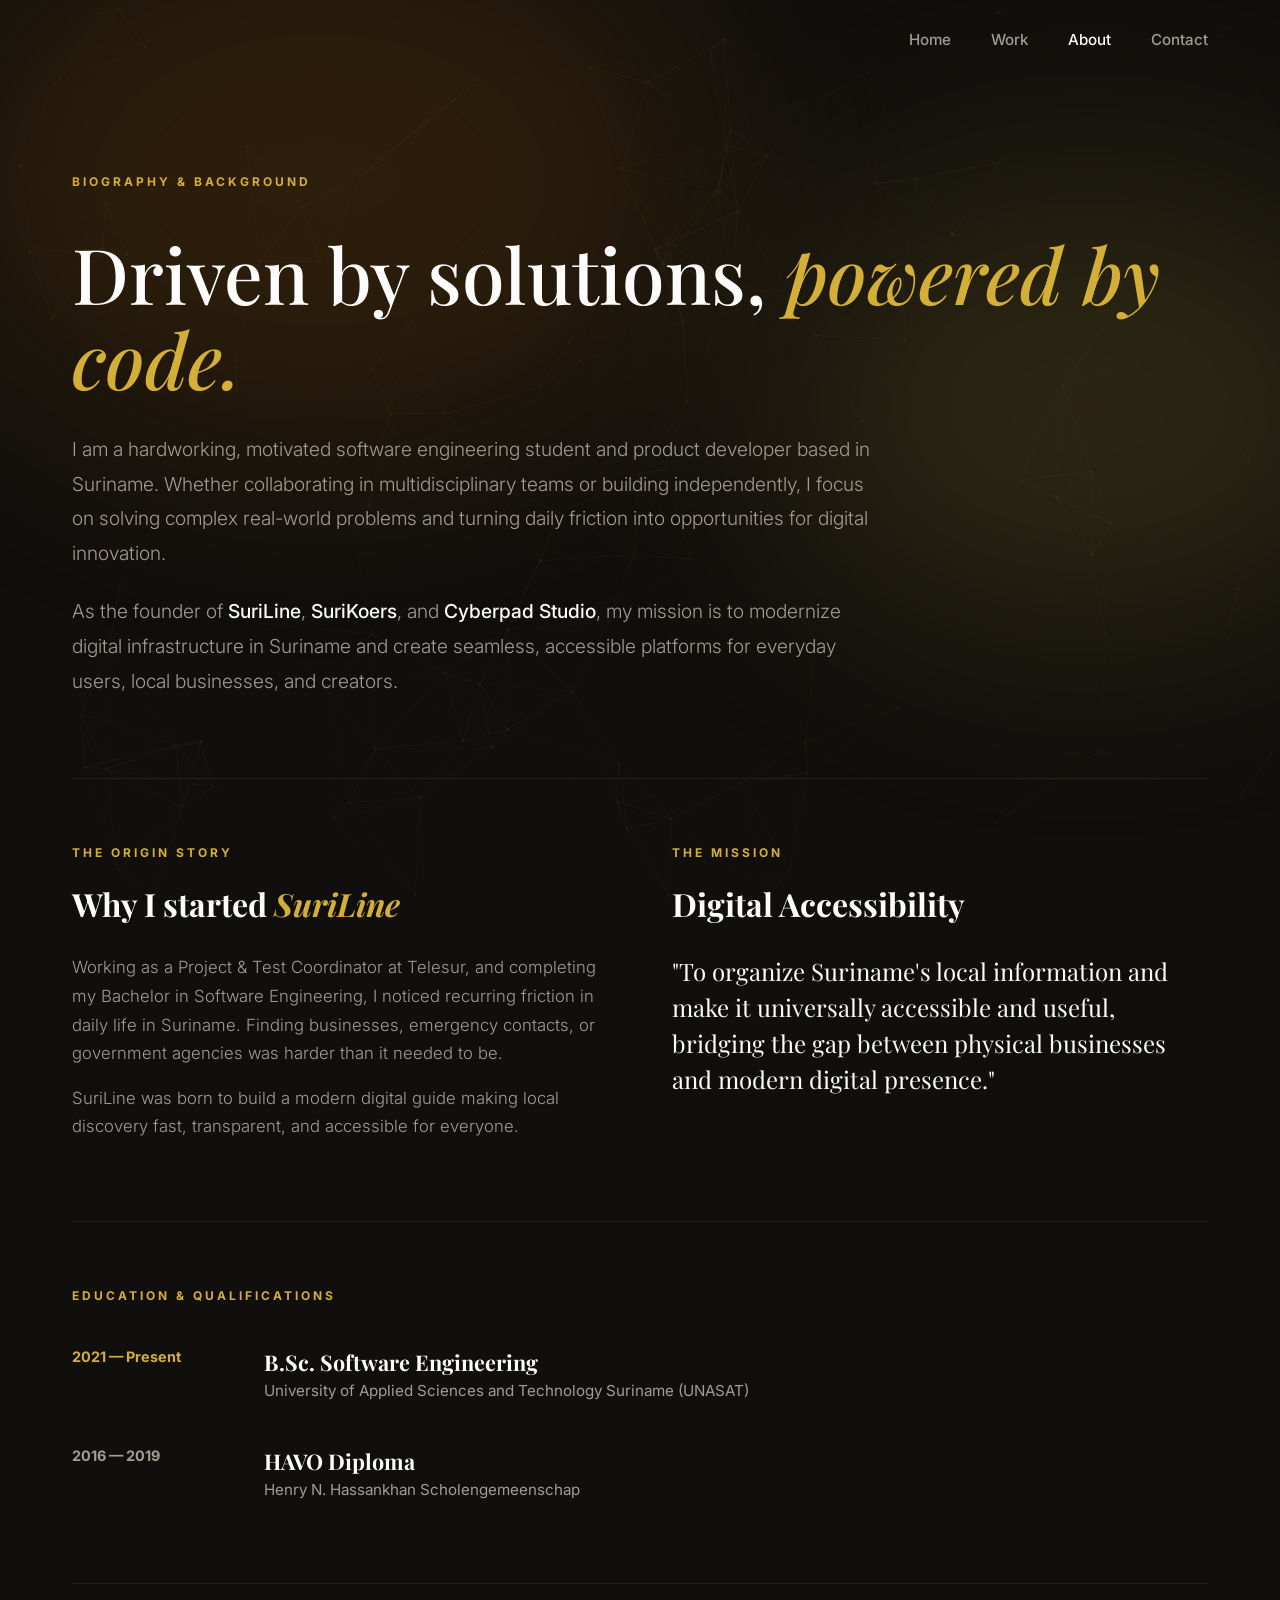
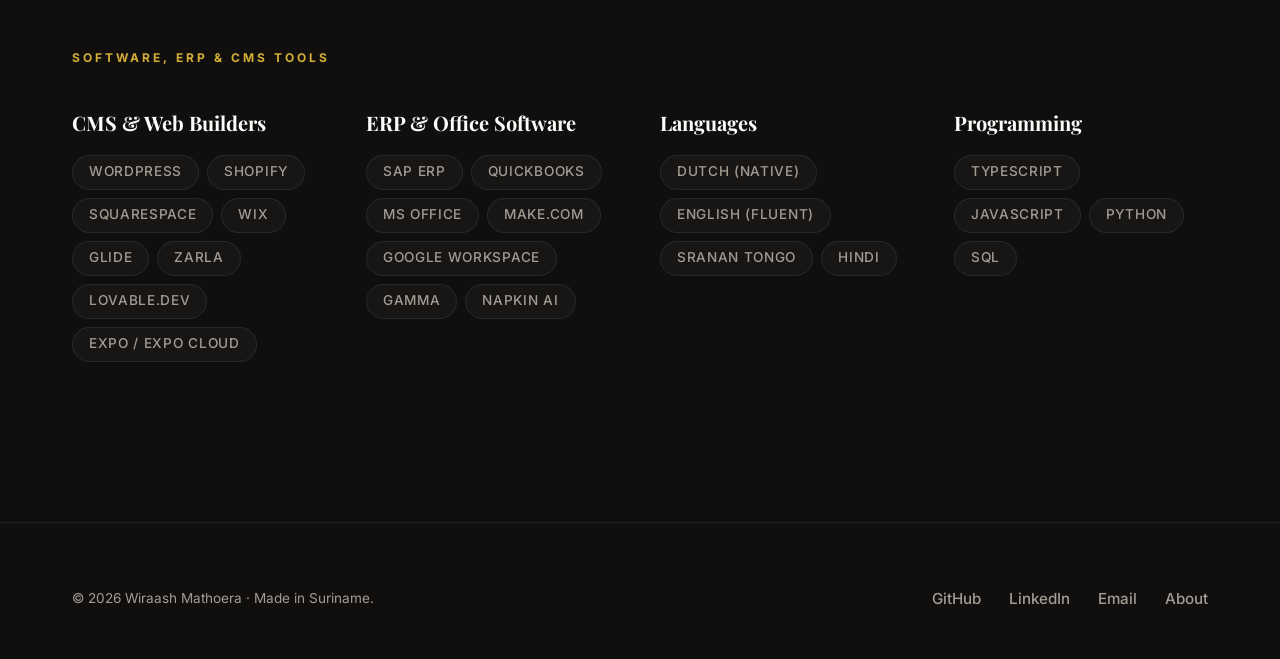
==== about.html @ e2b04f73 "Fix lint error 10: remove internal style tags and implement clean no-js stylesheet fallback" ====
<!DOCTYPE html>
<html lang="en" class="no-js">
<head>
    <meta charset="UTF-8">
    <meta name="viewport" content="width=device-width, initial-scale=1.0">
    <title>About | Wiraash Mathoera</title>
    <link rel="stylesheet" href="./css/main.css">
    <link rel="stylesheet" href="./css/about.css">
</head>
<body data-theme="dark">
    <!-- Live Background -->
    <canvas id="bg-canvas" style="position: fixed; top: 0; left: 0; width: 100vw; height: 100vh; z-index: -3; pointer-events: none; opacity: 0.15;"></canvas>

    <!-- Ambient Glowing Orbs -->
    <div class="ambient-container">
        <div class="ambient-orb orb-1"></div>
        <div class="ambient-orb orb-2"></div>
    </div>

    <!-- Header & Navigation -->
    <header class="navbar">
        <div class="container nav-container" style="justify-content: flex-end;">
            <button class="mobile-menu-btn" id="mobile-menu-btn" aria-label="Toggle Navigation">
                <svg xmlns="http://www.w3.org/2000/svg" width="24" height="24" viewBox="0 0 24 24" fill="none" stroke="currentColor" stroke-width="2" stroke-linecap="round" stroke-linejoin="round"><line x1="4" x2="20" y1="12" y2="12"/><line x1="4" x2="20" y1="6" y2="6"/><line x1="4" x2="20" y1="18" y2="18"/></svg>
            </button>
            <ul class="nav-links" id="nav-links">
                <li><a href="./index.html" class="nav-link">Home</a></li>
                <li><a href="./work.html" class="nav-link">Work</a></li>
                <li><a href="./about.html" class="nav-link active">About</a></li>
                <li><a href="./contact.html" class="nav-link">Contact</a></li>
            </ul>
        </div>
    </header>

    <main class="container">
        <!-- Profile Header -->
        <section style="padding-top: 2rem; margin-bottom: 5rem;">
            <span class="section-label">Biography &amp; Background</span>
            <h1 class="font-serif" style="font-size: clamp(3rem, 6vw, 5rem); font-weight: 500; line-height: 1.1; color: var(--text-primary); margin-bottom: 2rem;">
                Driven by solutions, <span class="italic text-accent">powered by code.</span>
            </h1>
            
            <div style="color: var(--text-secondary); font-size: 1.2rem; font-weight: 300; line-height: 1.8; max-width: 800px; display: flex; flex-direction: column; gap: 1.5rem;">
                <p>
                    I am a hardworking, motivated software engineering student and product developer based in Suriname. Whether collaborating in multidisciplinary teams or building independently, I focus on solving complex real-world problems and turning daily friction into opportunities for digital innovation.
                </p>
                <p>
                    As the founder of <strong style="color: var(--text-primary); font-weight: 500;">SuriLine</strong>, <strong style="color: var(--text-primary); font-weight: 500;">SuriKoers</strong>, and <strong style="color: var(--text-primary); font-weight: 500;">Cyberpad Studio</strong>, my mission is to modernize digital infrastructure in Suriname and create seamless, accessible platforms for everyday users, local businesses, and creators.
                </p>
            </div>
        </section>

        <!-- The Origin Story & Mission -->
        <section class="section-divider">
            <div style="display: grid; grid-template-columns: repeat(auto-fit, minmax(300px, 1fr)); gap: 4rem;">
                <div>
                    <span class="section-label" style="margin-bottom: 1rem;">The Origin Story</span>
                    <h2 class="font-serif" style="font-size: 2rem; color: var(--text-primary); margin-bottom: 1.5rem;">Why I started <span class="italic text-accent">SuriLine</span></h2>
                    <p style="font-size: 1.05rem; color: var(--text-secondary); font-weight: 300; line-height: 1.7; margin-bottom: 1rem;">
                        Working as a Project &amp; Test Coordinator at Telesur, and completing my Bachelor in Software Engineering, I noticed recurring friction in daily life in Suriname. Finding businesses, emergency contacts, or government agencies was harder than it needed to be.
                    </p>
                    <p style="font-size: 1.05rem; color: var(--text-secondary); font-weight: 300; line-height: 1.7;">
                        SuriLine was born to build a modern digital guide making local discovery fast, transparent, and accessible for everyone.
                    </p>
                </div>

                <div>
                    <span class="section-label" style="margin-bottom: 1rem;">The Mission</span>
                    <h2 class="font-serif" style="font-size: 2rem; color: var(--text-primary); margin-bottom: 1.5rem;">Digital Accessibility</h2>
                    <p class="font-serif" style="font-size: 1.5rem; line-height: 1.5; color: var(--text-primary);">
                        "To organize Suriname's local information and make it universally accessible and useful, bridging the gap between physical businesses and modern digital presence."
                    </p>
                </div>
            </div>
        </section>

        <!-- Education Section -->
        <section class="section-divider">
            <span class="section-label">Education &amp; Qualifications</span>
            
            <div style="display: flex; flex-direction: column; gap: 2.5rem; max-width: 800px;">
                <div style="display: grid; grid-template-columns: 160px 1fr; gap: 2rem;">
                    <div style="font-size: 0.9rem; color: var(--accent-gold); font-weight: 700;">2021 &mdash; Present</div>
                    <div>
                        <h3 class="font-serif" style="font-size: 1.35rem; color: var(--text-primary);">B.Sc. Software Engineering</h3>
                        <p style="font-size: 0.95rem; color: var(--text-secondary);">University of Applied Sciences and Technology Suriname (UNASAT)</p>
                    </div>
                </div>

                <div style="display: grid; grid-template-columns: 160px 1fr; gap: 2rem;">
                    <div style="font-size: 0.9rem; color: var(--text-secondary); font-weight: 700;">2016 &mdash; 2019</div>
                    <div>
                        <h3 class="font-serif" style="font-size: 1.35rem; color: var(--text-primary);">HAVO Diploma</h3>
                        <p style="font-size: 0.95rem; color: var(--text-secondary);">Henry N. Hassankhan Scholengemeenschap</p>
                    </div>
                </div>
            </div>
        </section>

        <!-- Technical Skills & Systems -->
        <section class="section-divider">
            <span class="section-label">Software, ERP &amp; CMS Tools</span>
            
            <div style="display: grid; grid-template-columns: repeat(auto-fit, minmax(240px, 1fr)); gap: 2.5rem;">
                <div>
                    <h3 style="font-family: var(--font-serif); font-size: 1.25rem; color: var(--text-primary); margin-bottom: 1rem;">CMS &amp; Web Builders</h3>
                    <div style="display: flex; flex-wrap: wrap; gap: 0.5rem;">
                        <span class="tag">WordPress</span>
                        <span class="tag">Shopify</span>
                        <span class="tag">Squarespace</span>
                        <span class="tag">Wix</span>
                        <span class="tag">Glide</span>
                        <span class="tag">Zarla</span>
                        <span class="tag">Lovable.dev</span>
                        <span class="tag">Expo / Expo Cloud</span>
                    </div>
                </div>

                <div>
                    <h3 style="font-family: var(--font-serif); font-size: 1.25rem; color: var(--text-primary); margin-bottom: 1rem;">ERP &amp; Office Software</h3>
                    <div style="display: flex; flex-wrap: wrap; gap: 0.5rem;">
                        <span class="tag">SAP ERP</span>
                        <span class="tag">QuickBooks</span>
                        <span class="tag">MS Office</span>
                        <span class="tag">Make.com</span>
                        <span class="tag">Google Workspace</span>
                        <span class="tag">Gamma</span>
                        <span class="tag">Napkin AI</span>
                    </div>
                </div>

                <div>
                    <h3 style="font-family: var(--font-serif); font-size: 1.25rem; color: var(--text-primary); margin-bottom: 1rem;">Languages</h3>
                    <div style="display: flex; flex-wrap: wrap; gap: 0.5rem;">
                        <span class="tag">Dutch (Native)</span>
                        <span class="tag">English (Fluent)</span>
                        <span class="tag">Sranan Tongo</span>
                        <span class="tag">Hindi</span>
                    </div>
                </div>

                <div>
                    <h3 style="font-family: var(--font-serif); font-size: 1.25rem; color: var(--text-primary); margin-bottom: 1rem;">Programming</h3>
                    <div style="display: flex; flex-wrap: wrap; gap: 0.5rem;">
                        <span class="tag">TypeScript</span>
                        <span class="tag">JavaScript</span>
                        <span class="tag">Python</span>
                        <span class="tag">SQL</span>
                    </div>
                </div>
            </div>
        </section>
    </main>

    <!-- Footer -->
    <footer>
        <div class="container footer-content">
            <div>
                <p style="font-size: 0.85rem; color: var(--text-secondary);">&copy; 2026 Wiraash Mathoera &middot; Made in Suriname.</p>
            </div>

            <div class="footer-social">
                <a href="https://github.com/wiraash-mathoera?tab=repositories" target="_blank" rel="noopener noreferrer">GitHub</a>
                <a href="https://www.linkedin.com/in/wiraash-mathoera-642bb9243/" target="_blank" rel="noopener noreferrer">LinkedIn</a>
                <a href="mailto:w.mathoera@unasat.sr">Email</a>
                <a href="./about.html">About</a>
            </div>
        </div>
    </footer>
    
    <script src="./js/background.js"></script>
    <script src="./js/main.js"></script>
</body>
</html>
---- css/main.css ----
@import url('https://fonts.googleapis.com/css2?family=Inter:wght@300;400;500;600;700&family=Playfair+Display:ital,wght@0,400;0,500;0,600;0,700;1,400;1,500;1,600;1,700&display=swap');

:root {
  /* Dark Mode Variables - Paul Bakaus Aesthetic */
  --bg-color: #100f0d;
  --card-bg: rgba(255, 255, 255, 0.03);
  --card-border: rgba(255, 255, 255, 0.08);
  --text-primary: #fdfcfb;
  --text-secondary: #a39c93;
  --accent-gold: #d4af37;
  --accent-amber: #d97706;
  --border-color: rgba(255, 255, 255, 0.08);
  --nav-bg: rgba(16, 15, 13, 0.85);
  
  --font-sans: 'Inter', -apple-system, BlinkMacSystemFont, 'Segoe UI', Roboto, Helvetica, Arial, sans-serif;
  --font-serif: 'Playfair Display', Georgia, serif;
}

* {
  margin: 0;
  padding: 0;
  box-sizing: border-box;
}

html {
  background-color: var(--bg-color);
  color: var(--text-primary);
  scroll-behavior: smooth;
}

body {
  font-family: var(--font-sans);
  background-color: transparent;
  color: var(--text-primary);
  line-height: 1.6;
  -webkit-font-smoothing: antialiased;
  -moz-osx-font-smoothing: grayscale;
  overflow-x: hidden;
}

main {
  opacity: 0;
  transition: opacity 0.3s ease-in-out;
}

/* Fallback when JS is disabled */
.no-js main {
  opacity: 1 !important;
}

main.fade-in {
  opacity: 1;
}

main.fade-out {
  opacity: 0;
}

/* Native View Transitions (Chrome / Edge) */
@view-transition {
  navigation: auto;
}

.navbar {
  view-transition-name: main-navbar;
}

#bg-canvas {
  view-transition-name: bg-canvas;
}

.ambient-container {
  view-transition-name: ambient-container;
}

/* Typography Utilities */
.font-serif { font-family: var(--font-serif); }
.font-sans { font-family: var(--font-sans); }
.italic { font-style: italic; }
.text-accent { color: var(--accent-gold); }
.text-secondary { color: var(--text-secondary); }

/* Ambient Background Orbs */
.ambient-container {
  position: absolute;
  top: 0;
  left: 0;
  width: 100%;
  height: 100%;
  overflow: hidden;
  z-index: -2;
  pointer-events: none;
}
.ambient-orb {
  position: absolute;
  border-radius: 50%;
  filter: blur(120px);
  opacity: 0.15;
}
.orb-1 {
  top: -10%;
  left: -5%;
  width: 60%;
  height: 60%;
  background-color: var(--accent-amber);
}
.orb-2 {
  top: 20%;
  right: -10%;
  width: 50%;
  height: 50%;
  background-color: var(--accent-gold);
}

/* Layout Container */
.container {
  max-width: 1200px;
  margin: 0 auto;
  padding-left: 2rem;
  padding-right: 2rem;
  position: relative;
  z-index: 1;
}

/* Header & Navigation */
.navbar {
  position: fixed;
  top: 0;
  width: 100%;
  background-color: transparent;
  backdrop-filter: none;
  -webkit-backdrop-filter: none;
  border-bottom: 1px solid transparent;
  z-index: 100;
  transition: background-color 0.3s ease, border-color 0.3s ease, backdrop-filter 0.3s ease;
}

.navbar.scrolled {
  background-color: var(--bg-color);
  backdrop-filter: none;
  -webkit-backdrop-filter: none;
  border-bottom-color: var(--border-color);
}

.nav-container {
  display: flex;
  justify-content: space-between;
  align-items: center;
  height: 80px;
}

.nav-logo {
  font-family: var(--font-serif);
  font-size: 1.35rem;
  font-weight: 700;
  color: var(--text-primary);
  text-decoration: none;
  letter-spacing: -0.01em;
}

.nav-links {
  display: flex;
  list-style: none;
  gap: 2.5rem;
  align-items: center;
}

.nav-link {
  color: var(--text-secondary);
  text-decoration: none;
  font-weight: 500;
  font-size: 0.95rem;
  transition: color 0.2s ease;
}

.nav-link:hover, .nav-link.active {
  color: var(--text-primary);
}

.mobile-menu-btn {
  display: none;
  background: none;
  border: none;
  color: var(--text-primary);
  font-size: 1.5rem;
  cursor: pointer;
}

/* Main Content Padding */
main.container {
  min-height: calc(100vh - 160px);
  padding-top: 140px;
  padding-bottom: 80px;
}

/* Section Labels (Paul Bakaus Style) */
.section-label {
  display: block;
  font-size: 0.75rem;
  font-weight: 700;
  text-transform: uppercase;
  letter-spacing: 0.25em;
  color: var(--accent-gold);
  margin-bottom: 2.5rem;
}

/* Bento Grid (Currently Building Section) */
.bento-grid {
  display: grid;
  grid-template-columns: repeat(2, 1fr);
  gap: 1.5rem;
  margin-bottom: 5rem;
}

.bento-item {
  background: var(--card-bg);
  border: 1px solid var(--card-border);
  border-radius: 12px;
  padding: 2rem;
  transition: all 0.3s ease;
  display: flex;
  flex-direction: column;
  justify-content: space-between;
}

.bento-item:hover {
  border-color: rgba(212, 175, 55, 0.4);
  transform: translateY(-2px);
}

.bento-title {
  font-family: var(--font-serif);
  font-size: 1.75rem;
  color: var(--text-primary);
  margin-bottom: 1rem;
  display: flex;
  align-items: center;
  gap: 0.75rem;
}

.bento-title a {
  color: var(--text-primary);
  text-decoration: none;
}
.bento-title a:hover {
  color: var(--accent-gold);
}

.bento-desc {
  font-size: 1rem;
  color: var(--text-secondary);
  font-weight: 300;
  line-height: 1.6;
  margin-bottom: 1.5rem;
}

.bento-meta {
  display: flex;
  align-items: center;
  gap: 0.75rem;
  font-size: 0.85rem;
  color: var(--text-secondary);
}

.bento-meta a {
  color: var(--accent-gold);
  text-decoration: none;
  font-weight: 500;
}
.bento-meta a:hover {
  text-decoration: underline;
}

/* Timeline (Career Section) */
.timeline-wrap {
  margin-bottom: 5rem;
}

.timeline {
  display: flex;
  flex-direction: column;
  gap: 2rem;
  position: relative;
  border-left: 1px solid var(--card-border);
  padding-left: 2rem;
  margin-left: 0.5rem;
}

.timeline-item {
  position: relative;
}

.timeline-item::before {
  content: '';
  position: absolute;
  left: -2.35rem;
  top: 0.4rem;
  width: 8px;
  height: 8px;
  border-radius: 50%;
  background: var(--text-secondary);
}

.timeline-item.is-current::before {
  background: var(--accent-gold);
  box-shadow: 0 0 10px var(--accent-gold);
}

.timeline-year {
  display: block;
  font-size: 0.85rem;
  font-weight: 700;
  color: var(--accent-gold);
  text-transform: uppercase;
  letter-spacing: 0.1em;
  margin-bottom: 0.25rem;
}

.timeline-role {
  font-family: var(--font-serif);
  font-size: 1.4rem;
  color: var(--text-primary);
  margin-bottom: 0.35rem;
}

.timeline-desc {
  font-size: 0.95rem;
  color: var(--text-secondary);
  font-weight: 300;
  line-height: 1.6;
}

/* UI Elements & Buttons */
.tag {
  display: inline-block;
  padding: 0.35rem 1rem;
  border: 1px solid var(--border-color);
  border-radius: 100px;
  font-size: 0.85rem;
  font-weight: 500;
  color: var(--text-secondary);
  background: rgba(255,255,255,0.03);
  letter-spacing: 0.05em;
  text-transform: uppercase;
}

.btn {
  display: inline-flex;
  align-items: center;
  gap: 0.5rem;
  padding: 0.9rem 1.75rem;
  font-weight: 500;
  text-decoration: none;
  border-radius: 6px;
  transition: all 0.3s ease;
  font-size: 1rem;
}

.btn-primary {
  background: var(--text-primary);
  color: var(--bg-color);
}
.btn-primary:hover {
  background: var(--accent-gold);
  color: var(--bg-color);
}

.btn-outline {
  border: 1px solid var(--border-color);
  color: var(--text-primary);
}
.btn-outline:hover {
  border-color: var(--accent-gold);
  color: var(--accent-gold);
}

/* Section Dividers */
.section-divider {
  margin: 5rem 0;
  border-top: 1px solid var(--border-color);
  padding-top: 4rem;
}

/* Footer */
footer {
  border-top: 1px solid var(--border-color);
  padding: 4rem 0 3rem 0;
  color: var(--text-secondary);
  font-size: 0.95rem;
}

.footer-content {
  display: flex;
  justify-content: space-between;
  align-items: center;
  flex-wrap: wrap;
  gap: 2rem;
}

.footer-social {
  display: flex;
  gap: 1.75rem;
  align-items: center;
}

.footer-social a {
  color: var(--text-secondary);
  text-decoration: none;
  font-weight: 500;
  transition: color 0.2s ease;
}

.footer-social a:hover {
  color: var(--accent-gold);
}

/* Responsive */
@media (max-width: 900px) {
  .bento-grid {
    grid-template-columns: 1fr;
  }
}

@media (max-width: 768px) {
  .mobile-menu-btn {
    display: block;
  }
  
  .nav-links {
    display: none;
    position: absolute;
    top: 80px;
    left: 0;
    width: 100%;
    background-color: var(--nav-bg);
    backdrop-filter: blur(16px);
    flex-direction: column;
    padding: 2rem;
    border-bottom: 1px solid var(--border-color);
  }
  
  .nav-links.active {
    display: flex;
  }
  
  .footer-content {
    flex-direction: column;
    align-items: flex-start;
  }
}

/* Hero Portrait Wrap & Ultra-Transparent Glass Design */
.hero-portrait-wrap {
  position: relative;
  width: 100%;
  max-width: 400px;
  margin: 0 auto;
  display: flex;
  justify-content: center;
  align-items: center;
}

.hero-portrait-card {
  position: relative;
  z-index: 1;
  width: 100%;
  background: rgba(255, 255, 255, 0.02);
  backdrop-filter: blur(16px);
  -webkit-backdrop-filter: blur(16px);
  border: 1px solid rgba(255, 255, 255, 0.08);
  border-radius: 24px;
  padding: 12px;
  box-shadow: 0 20px 50px rgba(0, 0, 0, 0.5);
  transition: all 0.4s ease;
}

.hero-portrait-card:hover {
  border-color: rgba(212, 175, 55, 0.35);
  transform: translateY(-4px);
  box-shadow: 0 30px 60px rgba(0, 0, 0, 0.6), 0 0 30px rgba(212, 175, 55, 0.15);
}

.hero-portrait-img-wrap {
  width: 100%;
  aspect-ratio: 4/5;
  border-radius: 16px;
  overflow: hidden;
  position: relative;
}

.hero-portrait-img {
  width: 100%;
  height: 100%;
  object-fit: cover;
  object-position: center top;
  filter: brightness(0.96) contrast(1.02);
  transition: transform 0.6s ease, filter 0.4s ease;
}

.hero-portrait-card:hover .hero-portrait-img {
  transform: scale(1.03);
  filter: brightness(1.02) contrast(1.04);
}
---- css/about.css ----
/* Timeline styles for education */
.timeline {
    position: relative;
    max-width: 800px;
    margin: 3rem 0;
}

.timeline::before {
    content: '';
    position: absolute;
    top: 0;
    left: 20px;
    height: 100%;
    width: 2px;
    background: var(--border-color);
}

.timeline-item {
    position: relative;
    padding-left: 60px;
    margin-bottom: 3rem;
}

.timeline-item::before {
    content: '';
    position: absolute;
    left: 11px;
    top: 5px;
    width: 20px;
    height: 20px;
    border-radius: 50%;
    background: var(--bg-color);
    border: 3px solid var(--accent-color);
    box-shadow: 0 0 0 4px var(--bg-color), 0 0 15px var(--accent-glow);
}

.timeline-date {
    font-size: 0.9rem;
    color: var(--accent-color);
    font-weight: 600;
    margin-bottom: 0.5rem;
    display: block;
}

.timeline-title {
    font-size: 1.3rem;
    margin-bottom: 0.5rem;
}

.timeline-subtitle {
    font-size: 1rem;
    color: var(--text-secondary);
    margin-bottom: 1rem;
    font-weight: 500;
}

.about-content {
    display: grid;
    grid-template-columns: 1fr;
    gap: 4rem;
}

@media (min-width: 992px) {
    .about-content {
        grid-template-columns: 1fr 1fr;
    }
}

.interests-grid {
    display: grid;
    grid-template-columns: repeat(auto-fit, minmax(150px, 1fr));
    gap: 1.5rem;
    margin-top: 2rem;
}

.interest-card {
    text-align: center;
    padding: 2rem 1rem;
}

.interest-icon {
    font-size: 2.5rem;
    margin-bottom: 1rem;
    color: var(--accent-color);
}
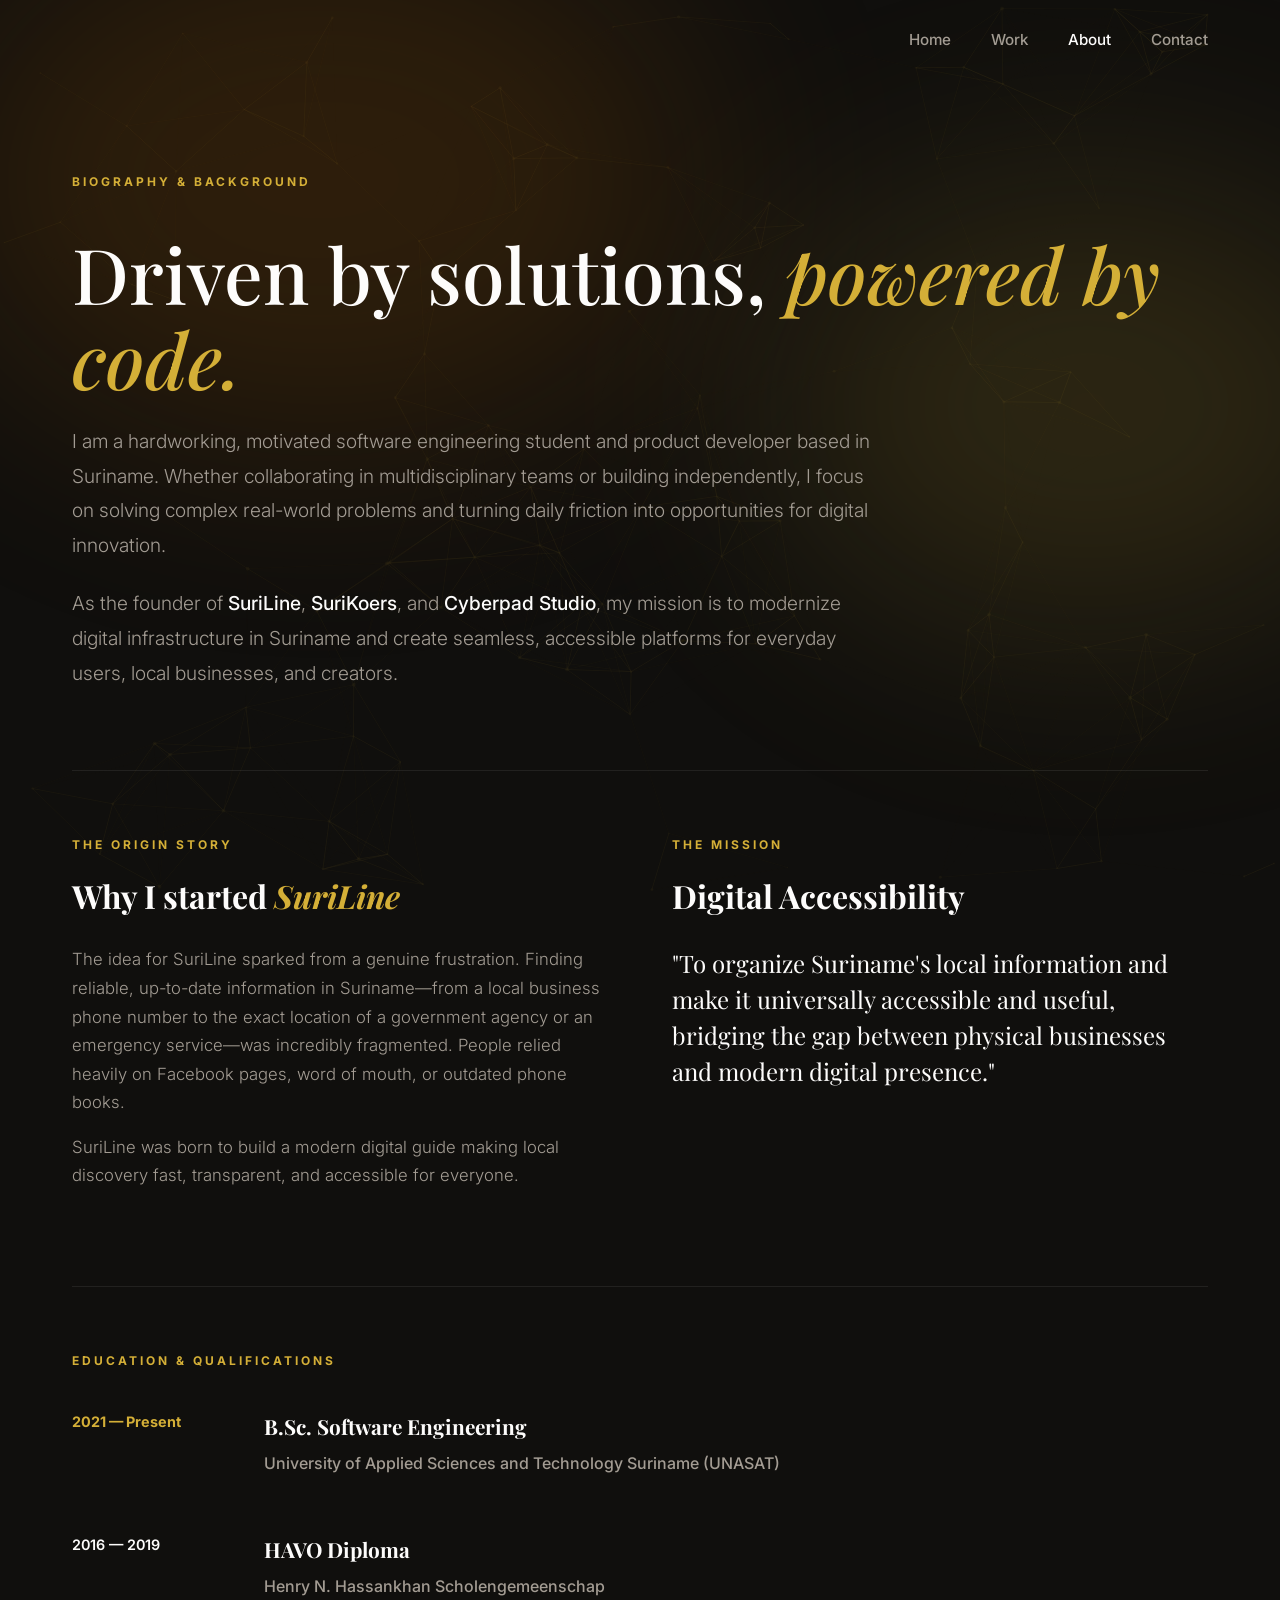
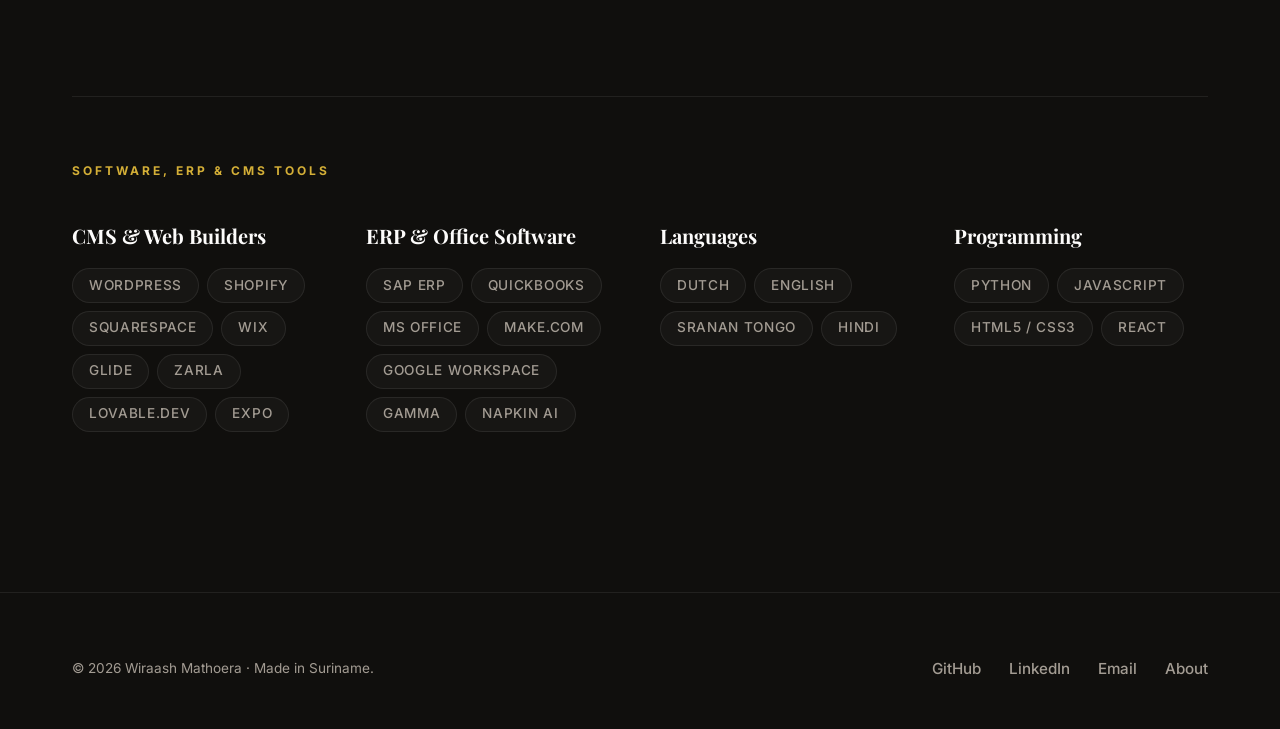
==== commit fbe7996d: "Refactor: Extract all inline styles to CSS classes" ====
--- a/about.html
+++ b/about.html
@@ -9,7 +9,7 @@
 </head>
 <body data-theme="dark">
     <!-- Live Background -->
-    <canvas id="bg-canvas" style="position: fixed; top: 0; left: 0; width: 100vw; height: 100vh; z-index: -3; pointer-events: none; opacity: 0.15;"></canvas>
+    <canvas id="bg-canvas"></canvas>
 
     <!-- Ambient Glowing Orbs -->
     <div class="ambient-container">
@@ -19,7 +19,7 @@
 
     <!-- Header & Navigation -->
     <header class="navbar">
-        <div class="container nav-container" style="justify-content: flex-end;">
+        <div class="container nav-container nav-right">
             <button class="mobile-menu-btn" id="mobile-menu-btn" aria-label="Toggle Navigation">
                 <svg xmlns="http://www.w3.org/2000/svg" width="24" height="24" viewBox="0 0 24 24" fill="none" stroke="currentColor" stroke-width="2" stroke-linecap="round" stroke-linejoin="round"><line x1="4" x2="20" y1="12" y2="12"/><line x1="4" x2="20" y1="6" y2="6"/><line x1="4" x2="20" y1="18" y2="18"/></svg>
             </button>
@@ -34,40 +34,40 @@
 
     <main class="container">
         <!-- Profile Header -->
-        <section style="padding-top: 2rem; margin-bottom: 5rem;">
+        <section class="about-header-section">
             <span class="section-label">Biography &amp; Background</span>
-            <h1 class="font-serif" style="font-size: clamp(3rem, 6vw, 5rem); font-weight: 500; line-height: 1.1; color: var(--text-primary); margin-bottom: 2rem;">
+            <h1 class="font-serif page-title">
                 Driven by solutions, <span class="italic text-accent">powered by code.</span>
             </h1>
             
-            <div style="color: var(--text-secondary); font-size: 1.2rem; font-weight: 300; line-height: 1.8; max-width: 800px; display: flex; flex-direction: column; gap: 1.5rem;">
+            <div class="about-intro">
                 <p>
                     I am a hardworking, motivated software engineering student and product developer based in Suriname. Whether collaborating in multidisciplinary teams or building independently, I focus on solving complex real-world problems and turning daily friction into opportunities for digital innovation.
                 </p>
                 <p>
-                    As the founder of <strong style="color: var(--text-primary); font-weight: 500;">SuriLine</strong>, <strong style="color: var(--text-primary); font-weight: 500;">SuriKoers</strong>, and <strong style="color: var(--text-primary); font-weight: 500;">Cyberpad Studio</strong>, my mission is to modernize digital infrastructure in Suriname and create seamless, accessible platforms for everyday users, local businesses, and creators.
+                    As the founder of <strong class="text-highlight">SuriLine</strong>, <strong class="text-highlight">SuriKoers</strong>, and <strong class="text-highlight">Cyberpad Studio</strong>, my mission is to modernize digital infrastructure in Suriname and create seamless, accessible platforms for everyday users, local businesses, and creators.
                 </p>
             </div>
         </section>
 
         <!-- The Origin Story & Mission -->
         <section class="section-divider">
-            <div style="display: grid; grid-template-columns: repeat(auto-fit, minmax(300px, 1fr)); gap: 4rem;">
+            <div class="about-grid">
                 <div>
-                    <span class="section-label" style="margin-bottom: 1rem;">The Origin Story</span>
-                    <h2 class="font-serif" style="font-size: 2rem; color: var(--text-primary); margin-bottom: 1.5rem;">Why I started <span class="italic text-accent">SuriLine</span></h2>
-                    <p style="font-size: 1.05rem; color: var(--text-secondary); font-weight: 300; line-height: 1.7; margin-bottom: 1rem;">
-                        Working as a Project &amp; Test Coordinator at Telesur, and completing my Bachelor in Software Engineering, I noticed recurring friction in daily life in Suriname. Finding businesses, emergency contacts, or government agencies was harder than it needed to be.
+                    <span class="section-label mb-1">The Origin Story</span>
+                    <h2 class="font-serif section-title">Why I started <span class="italic text-accent">SuriLine</span></h2>
+                    <p class="about-text">
+                        The idea for SuriLine sparked from a genuine frustration. Finding reliable, up-to-date information in Suriname—from a local business phone number to the exact location of a government agency or an emergency service—was incredibly fragmented. People relied heavily on Facebook pages, word of mouth, or outdated phone books.
                     </p>
-                    <p style="font-size: 1.05rem; color: var(--text-secondary); font-weight: 300; line-height: 1.7;">
+                    <p class="about-text">
                         SuriLine was born to build a modern digital guide making local discovery fast, transparent, and accessible for everyone.
                     </p>
                 </div>
 
                 <div>
-                    <span class="section-label" style="margin-bottom: 1rem;">The Mission</span>
-                    <h2 class="font-serif" style="font-size: 2rem; color: var(--text-primary); margin-bottom: 1.5rem;">Digital Accessibility</h2>
-                    <p class="font-serif" style="font-size: 1.5rem; line-height: 1.5; color: var(--text-primary);">
+                    <span class="section-label mb-1">The Mission</span>
+                    <h2 class="font-serif section-title">Digital Accessibility</h2>
+                    <p class="font-serif about-quote">
                         "To organize Suriname's local information and make it universally accessible and useful, bridging the gap between physical businesses and modern digital presence."
                     </p>
                 </div>
@@ -78,20 +78,20 @@
         <section class="section-divider">
             <span class="section-label">Education &amp; Qualifications</span>
             
-            <div style="display: flex; flex-direction: column; gap: 2.5rem; max-width: 800px;">
-                <div style="display: grid; grid-template-columns: 160px 1fr; gap: 2rem;">
-                    <div style="font-size: 0.9rem; color: var(--accent-gold); font-weight: 700;">2021 &mdash; Present</div>
+            <div class="timeline-container">
+                <div class="timeline-row">
+                    <div class="timeline-date-active">2021 &mdash; Present</div>
                     <div>
-                        <h3 class="font-serif" style="font-size: 1.35rem; color: var(--text-primary);">B.Sc. Software Engineering</h3>
-                        <p style="font-size: 0.95rem; color: var(--text-secondary);">University of Applied Sciences and Technology Suriname (UNASAT)</p>
+                        <h3 class="font-serif timeline-title">B.Sc. Software Engineering</h3>
+                        <p class="timeline-subtitle">University of Applied Sciences and Technology Suriname (UNASAT)</p>
                     </div>
                 </div>
 
-                <div style="display: grid; grid-template-columns: 160px 1fr; gap: 2rem;">
-                    <div style="font-size: 0.9rem; color: var(--text-secondary); font-weight: 700;">2016 &mdash; 2019</div>
+                <div class="timeline-row">
+                    <div class="timeline-date">2016 &mdash; 2019</div>
                     <div>
-                        <h3 class="font-serif" style="font-size: 1.35rem; color: var(--text-primary);">HAVO Diploma</h3>
-                        <p style="font-size: 0.95rem; color: var(--text-secondary);">Henry N. Hassankhan Scholengemeenschap</p>
+                        <h3 class="font-serif timeline-title">HAVO Diploma</h3>
+                        <p class="timeline-subtitle">Henry N. Hassankhan Scholengemeenschap</p>
                     </div>
                 </div>
             </div>
@@ -101,10 +101,10 @@
         <section class="section-divider">
             <span class="section-label">Software, ERP &amp; CMS Tools</span>
             
-            <div style="display: grid; grid-template-columns: repeat(auto-fit, minmax(240px, 1fr)); gap: 2.5rem;">
+            <div class="skills-grid">
                 <div>
-                    <h3 style="font-family: var(--font-serif); font-size: 1.25rem; color: var(--text-primary); margin-bottom: 1rem;">CMS &amp; Web Builders</h3>
-                    <div style="display: flex; flex-wrap: wrap; gap: 0.5rem;">
+                    <h3 class="font-serif skills-category-title">CMS &amp; Web Builders</h3>
+                    <div class="skills-list">
                         <span class="tag">WordPress</span>
                         <span class="tag">Shopify</span>
                         <span class="tag">Squarespace</span>
@@ -112,13 +112,13 @@
                         <span class="tag">Glide</span>
                         <span class="tag">Zarla</span>
                         <span class="tag">Lovable.dev</span>
-                        <span class="tag">Expo / Expo Cloud</span>
+                        <span class="tag">Expo</span>
                     </div>
                 </div>
 
                 <div>
-                    <h3 style="font-family: var(--font-serif); font-size: 1.25rem; color: var(--text-primary); margin-bottom: 1rem;">ERP &amp; Office Software</h3>
-                    <div style="display: flex; flex-wrap: wrap; gap: 0.5rem;">
+                    <h3 class="font-serif skills-category-title">ERP &amp; Office Software</h3>
+                    <div class="skills-list">
                         <span class="tag">SAP ERP</span>
                         <span class="tag">QuickBooks</span>
                         <span class="tag">MS Office</span>
@@ -130,22 +130,22 @@
                 </div>
 
                 <div>
-                    <h3 style="font-family: var(--font-serif); font-size: 1.25rem; color: var(--text-primary); margin-bottom: 1rem;">Languages</h3>
-                    <div style="display: flex; flex-wrap: wrap; gap: 0.5rem;">
-                        <span class="tag">Dutch (Native)</span>
-                        <span class="tag">English (Fluent)</span>
+                    <h3 class="font-serif skills-category-title">Languages</h3>
+                    <div class="skills-list">
+                        <span class="tag">Dutch</span>
+                        <span class="tag">English</span>
                         <span class="tag">Sranan Tongo</span>
                         <span class="tag">Hindi</span>
                     </div>
                 </div>
 
                 <div>
-                    <h3 style="font-family: var(--font-serif); font-size: 1.25rem; color: var(--text-primary); margin-bottom: 1rem;">Programming</h3>
-                    <div style="display: flex; flex-wrap: wrap; gap: 0.5rem;">
-                        <span class="tag">TypeScript</span>
+                    <h3 class="font-serif skills-category-title">Programming</h3>
+                    <div class="skills-list">
+                        <span class="tag">Python</span>
                         <span class="tag">JavaScript</span>
-                        <span class="tag">Python</span>
-                        <span class="tag">SQL</span>
+                        <span class="tag">HTML5 / CSS3</span>
+                        <span class="tag">React</span>
                     </div>
                 </div>
             </div>
@@ -156,7 +156,7 @@
     <footer>
         <div class="container footer-content">
             <div>
-                <p style="font-size: 0.85rem; color: var(--text-secondary);">&copy; 2026 Wiraash Mathoera &middot; Made in Suriname.</p>
+                <p class="footer-copyright">&copy; 2026 Wiraash Mathoera &middot; Made in Suriname.</p>
             </div>
 
             <div class="footer-social">
--- a/css/main.css
+++ b/css/main.css
@@ -67,6 +67,14 @@
 
 #bg-canvas {
   view-transition-name: bg-canvas;
+  position: fixed;
+  top: 0;
+  left: 0;
+  width: 100vw;
+  height: 100vh;
+  z-index: -3;
+  pointer-events: none;
+  opacity: 0.15;
 }
 
 .ambient-container {
@@ -501,3 +509,257 @@
   transform: scale(1.03);
   filter: brightness(1.02) contrast(1.04);
 }
+
+/* Extracted Utility Classes */
+.nav-right {
+  justify-content: flex-end;
+}
+
+.hero-section {
+  display: grid;
+  grid-template-columns: minmax(0, 1.2fr) minmax(0, 0.8fr);
+  gap: 3.5rem;
+  align-items: start;
+  margin-bottom: 5rem;
+}
+
+.hero-content {
+  position: relative;
+  z-index: 10;
+}
+
+.hero-title {
+  font-size: clamp(3.5rem, 7.5vw, 6.5rem);
+  font-weight: 500;
+  line-height: 1.05;
+  margin-bottom: 1.5rem;
+  letter-spacing: -0.02em;
+}
+
+.hero-subtitle {
+  font-size: clamp(1.25rem, 2.5vw, 1.75rem);
+  font-weight: 400;
+  color: var(--text-primary);
+  margin-bottom: 2rem;
+  letter-spacing: -0.01em;
+}
+
+.hero-description {
+  color: var(--text-secondary);
+  font-size: 1.15rem;
+  max-width: 650px;
+  margin-bottom: 2.5rem;
+  line-height: 1.8;
+  font-weight: 300;
+}
+
+.hero-description p {
+  margin-bottom: 1.25rem;
+}
+
+.text-highlight {
+  color: var(--text-primary);
+  font-weight: 500;
+}
+
+.hero-actions {
+  display: flex;
+  gap: 1.25rem;
+  flex-wrap: wrap;
+}
+
+.footer-copyright {
+  font-size: 0.85rem;
+  color: var(--text-secondary);
+}
+
+/* General Layout Utilities */
+.page-title {
+  font-size: clamp(3rem, 6vw, 5rem);
+  font-weight: 500;
+  line-height: 1.1;
+  color: var(--text-primary);
+  margin-bottom: 1.5rem;
+}
+.page-subtitle {
+  font-size: 1.25rem;
+  font-weight: 300;
+  color: var(--text-secondary);
+  line-height: 1.6;
+}
+.mb-1 { margin-bottom: 1rem; }
+.mb-2 { margin-bottom: 2rem; }
+.section-title {
+  font-size: 2rem;
+  color: var(--text-primary);
+  margin-bottom: 1.5rem;
+}
+
+/* Work.html Utilities */
+.work-header-section {
+  padding-top: 2rem;
+  margin-bottom: 4rem;
+  max-width: 800px;
+}
+.projects-grid-large {
+  display: grid;
+  grid-template-columns: 1fr;
+  gap: 4rem;
+  margin-bottom: 6rem;
+}
+.project-bento-item { padding: 2.5rem; }
+.project-grid-inner {
+  display: grid;
+  grid-template-columns: minmax(0, 1.2fr) minmax(0, 0.8fr);
+  gap: 3rem;
+  align-items: center;
+}
+.project-category {
+  font-size: 0.85rem;
+  color: var(--accent-gold);
+  font-weight: 700;
+  text-transform: uppercase;
+  letter-spacing: 0.1em;
+  display: block;
+  margin-bottom: 0.5rem;
+}
+.project-title {
+  font-size: 2.5rem;
+  color: var(--text-primary);
+  margin-bottom: 1rem;
+}
+.project-desc {
+  font-size: 1.1rem;
+  color: var(--text-secondary);
+  font-weight: 300;
+  margin-bottom: 1.75rem;
+  line-height: 1.6;
+}
+.project-tags {
+  display: flex;
+  gap: 0.5rem;
+  margin-bottom: 2rem;
+  flex-wrap: wrap;
+}
+.project-actions {
+  display: flex;
+  gap: 1.5rem;
+  align-items: center;
+}
+.project-image-wrapper {
+  background: rgba(255,255,255,0.03);
+  border: 1px solid var(--card-border);
+  border-radius: 8px;
+  overflow: hidden;
+  aspect-ratio: 4/3;
+}
+.github-repo-card {
+  background: var(--card-bg);
+  border: 1px solid var(--card-border);
+  border-radius: 12px;
+  padding: 3rem;
+  display: flex;
+  justify-content: space-between;
+  align-items: center;
+  flex-wrap: wrap;
+  gap: 2rem;
+}
+.github-repo-title {
+  font-size: 2rem;
+  color: var(--text-primary);
+  margin-bottom: 0.5rem;
+}
+.github-repo-desc {
+  font-size: 1.1rem;
+  color: var(--text-secondary);
+  font-weight: 300;
+  max-width: 600px;
+}
+
+/* About.html Utilities */
+.about-header-section {
+  padding-top: 2rem;
+  margin-bottom: 5rem;
+}
+.about-intro {
+  color: var(--text-secondary);
+  font-size: 1.2rem;
+  font-weight: 300;
+  line-height: 1.8;
+  max-width: 800px;
+  display: flex;
+  flex-direction: column;
+  gap: 1.5rem;
+}
+.about-grid {
+  display: grid;
+  grid-template-columns: repeat(auto-fit, minmax(300px, 1fr));
+  gap: 4rem;
+}
+.about-text {
+  font-size: 1.05rem;
+  color: var(--text-secondary);
+  font-weight: 300;
+  line-height: 1.7;
+  margin-bottom: 1rem;
+}
+.about-quote {
+  font-family: var(--font-serif);
+  font-size: 1.5rem;
+  line-height: 1.5;
+  color: var(--text-primary);
+}
+.timeline-container {
+  display: flex;
+  flex-direction: column;
+  gap: 2.5rem;
+  max-width: 800px;
+}
+.timeline-row {
+  display: grid;
+  grid-template-columns: 160px 1fr;
+  gap: 2rem;
+}
+.timeline-date-active {
+  font-size: 0.9rem;
+  color: var(--accent-gold);
+  font-weight: 700;
+}
+.timeline-date {
+  font-size: 0.9rem;
+  color: var(--text-secondary);
+  font-weight: 700;
+}
+.timeline-title {
+  font-size: 1.35rem;
+  color: var(--text-primary);
+}
+.timeline-subtitle {
+  font-size: 0.95rem;
+  color: var(--text-secondary);
+}
+.skills-grid {
+  display: grid;
+  grid-template-columns: repeat(auto-fit, minmax(240px, 1fr));
+  gap: 2.5rem;
+}
+.skills-category-title {
+  font-family: var(--font-serif);
+  font-size: 1.25rem;
+  color: var(--text-primary);
+  margin-bottom: 1rem;
+}
+.skills-list {
+  display: flex;
+  flex-wrap: wrap;
+  gap: 0.5rem;
+}
+
+/* Contact.html Utilities */
+.contact-header-section {
+  display: flex;
+  flex-direction: column;
+  align-items: center;
+  text-align: center;
+  padding: 2rem 0 4rem 0;
+}
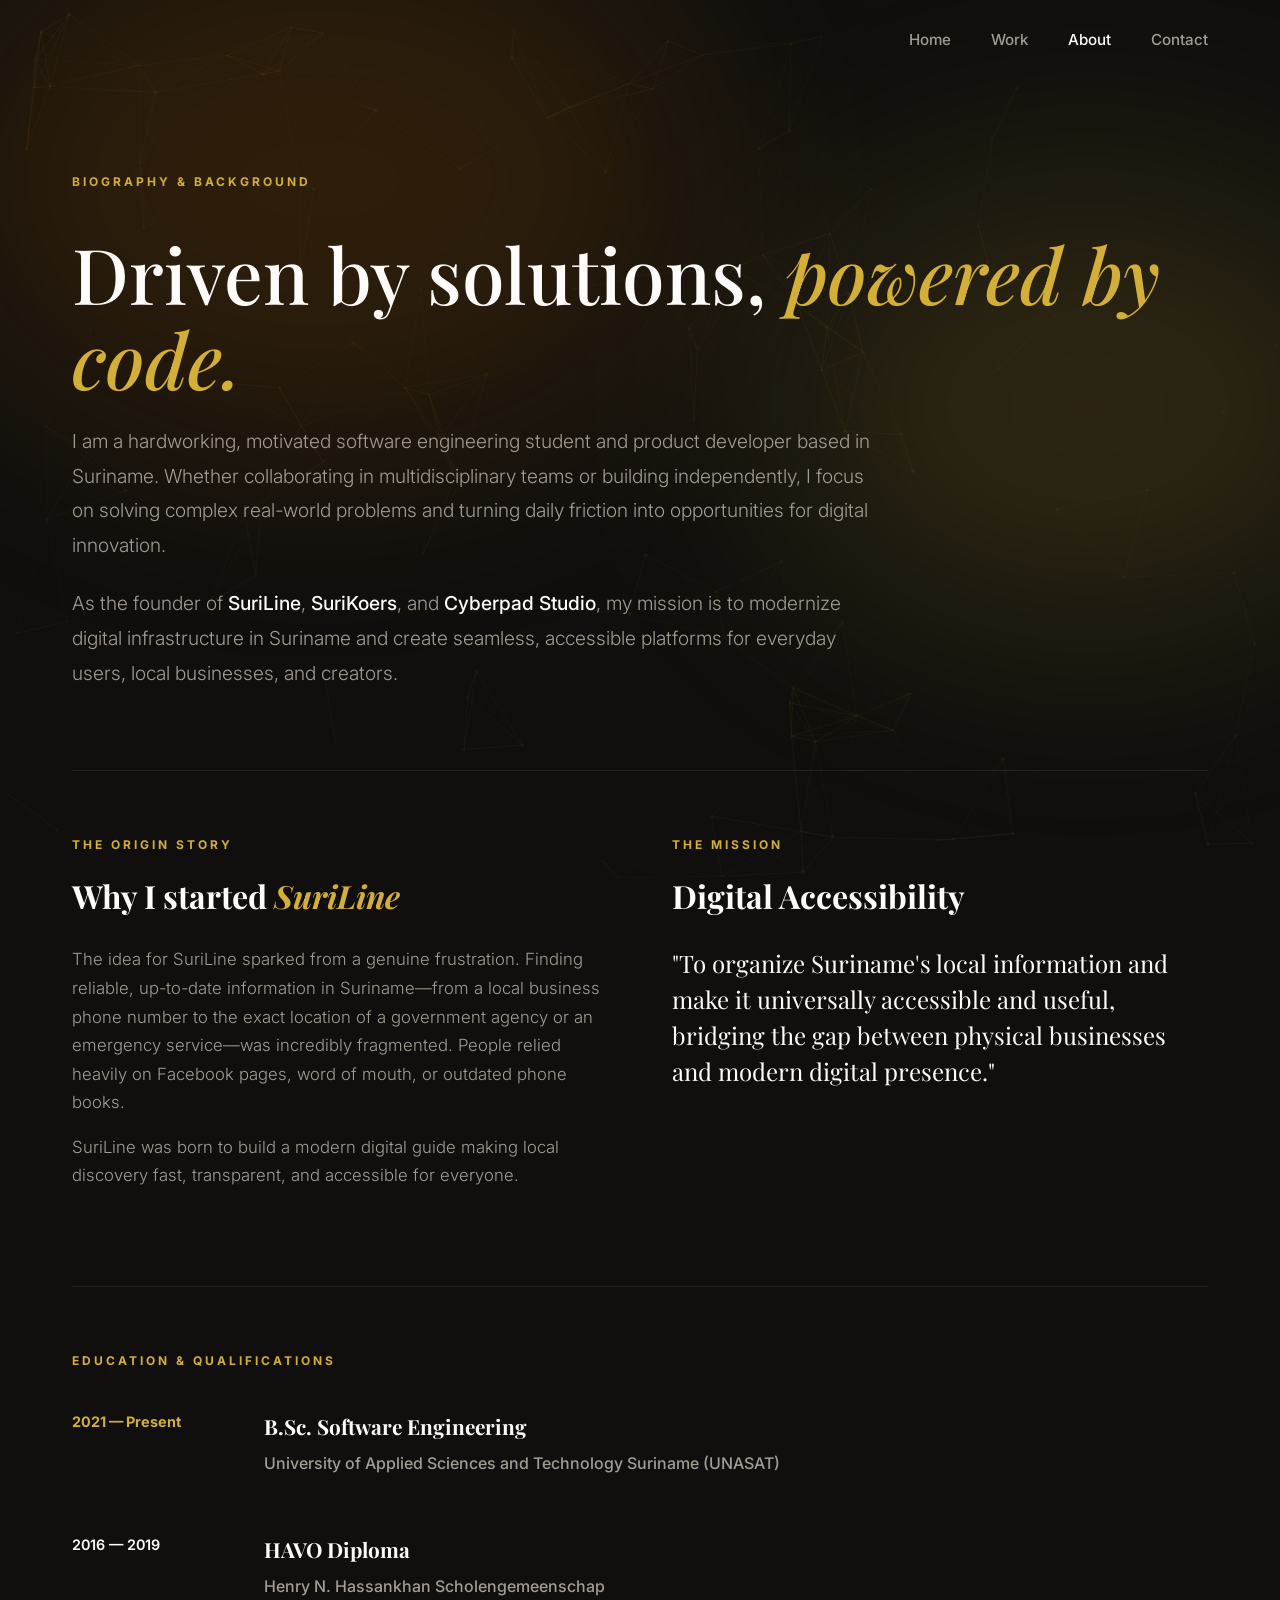
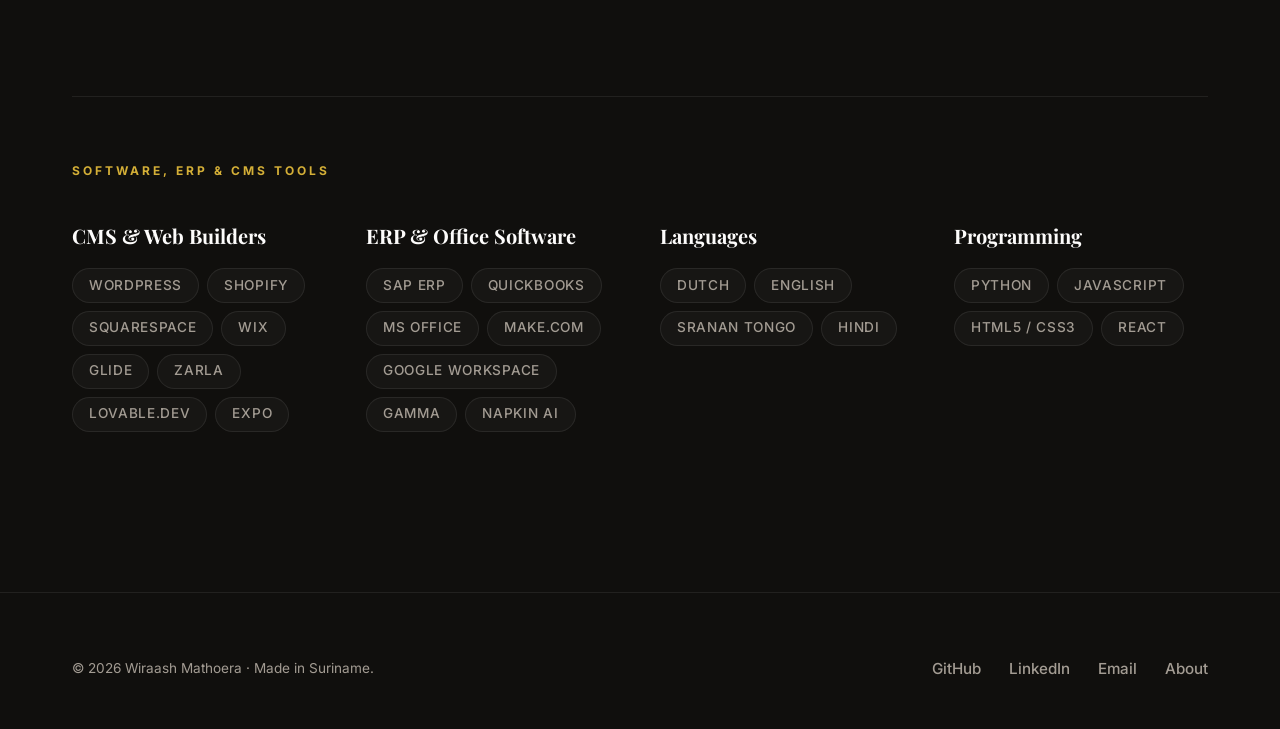
==== commit 1dc7641b: "Install Vercel Web Analytics # Vercel Web Analytics Implementation  ## Summary Successfully installe" ====
--- a/about.html
+++ b/about.html
@@ -6,6 +6,10 @@
     <title>About | Wiraash Mathoera</title>
     <link rel="stylesheet" href="./css/main.css">
     <link rel="stylesheet" href="./css/about.css">
+    <script>
+        window.va = window.va || function () { (window.vaq = window.vaq || []).push(arguments); };
+    </script>
+    <script defer src="/_vercel/insights/script.js"></script>
 </head>
 <body data-theme="dark">
     <!-- Live Background -->
--- a/css/main.css
+++ b/css/main.css
@@ -652,6 +652,7 @@
   border-radius: 8px;
   overflow: hidden;
   aspect-ratio: 4/3;
+  position: relative;
 }
 .github-repo-card {
   background: var(--card-bg);
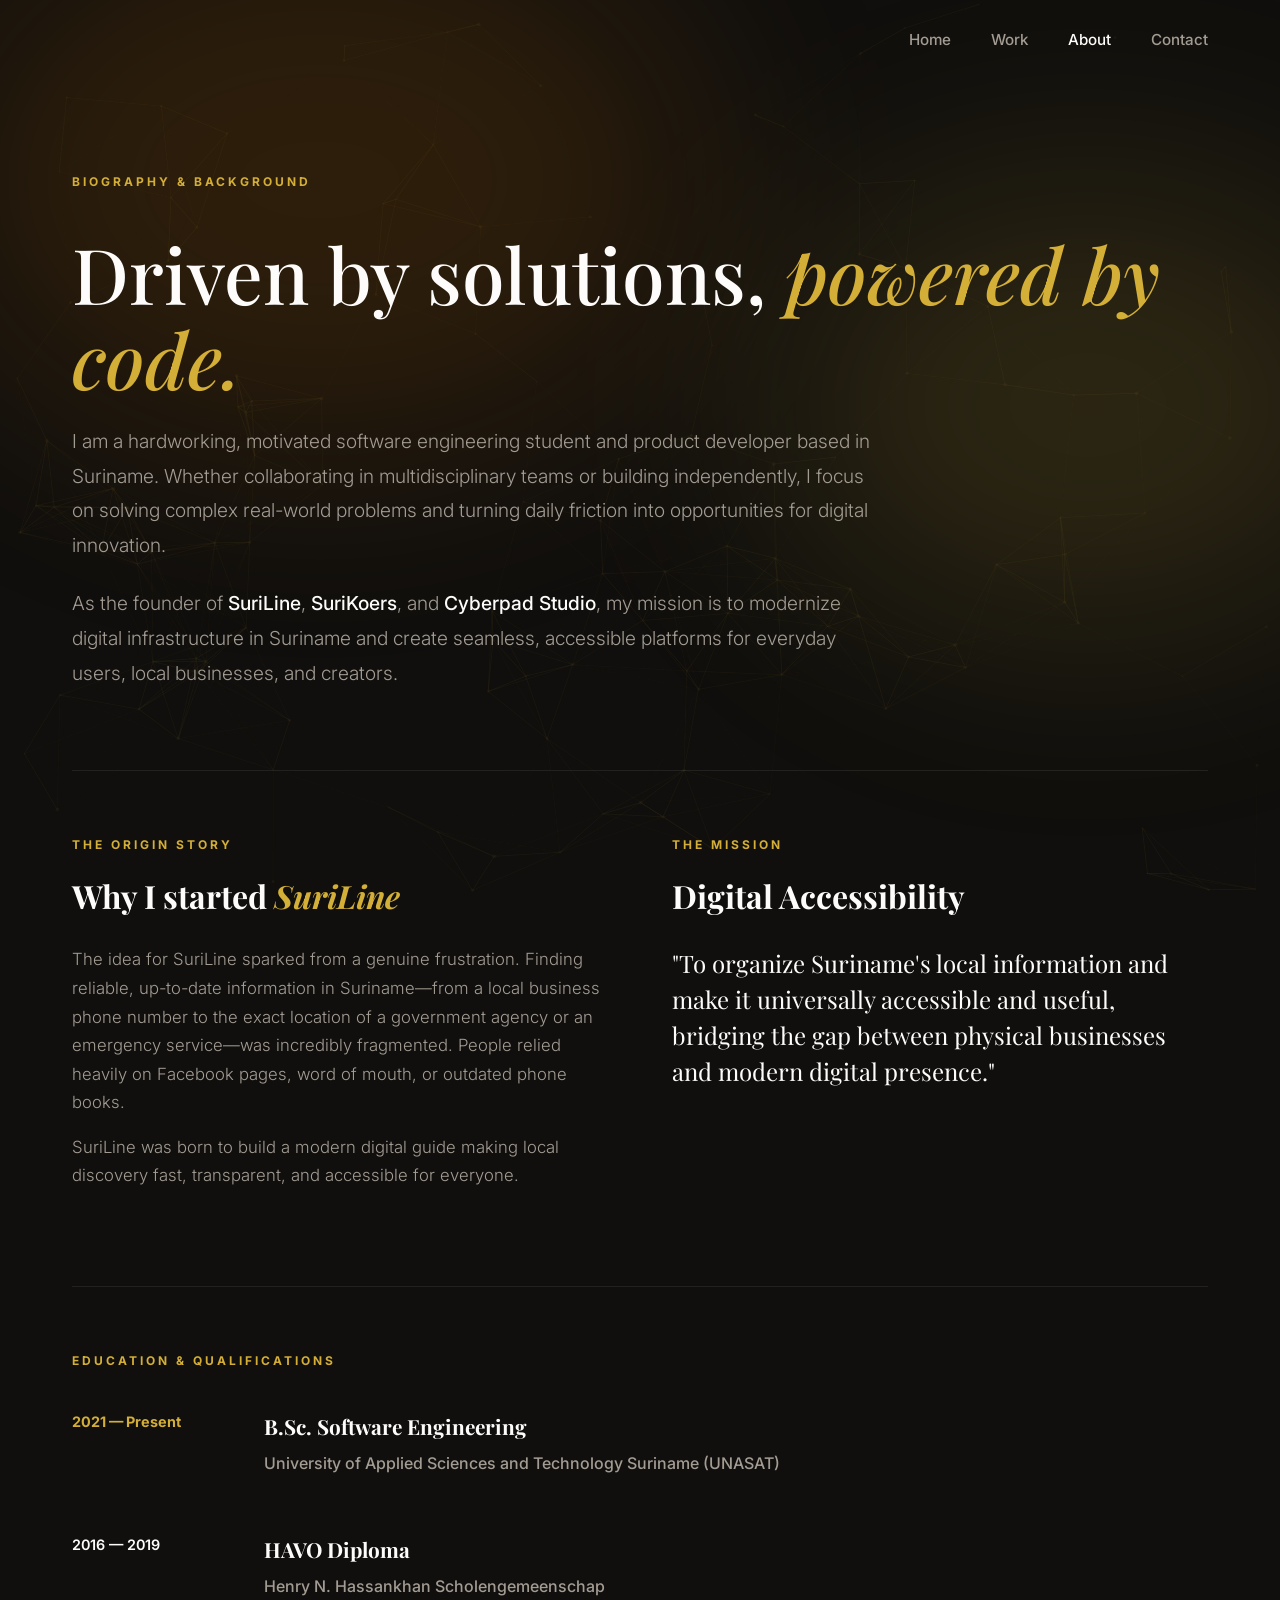
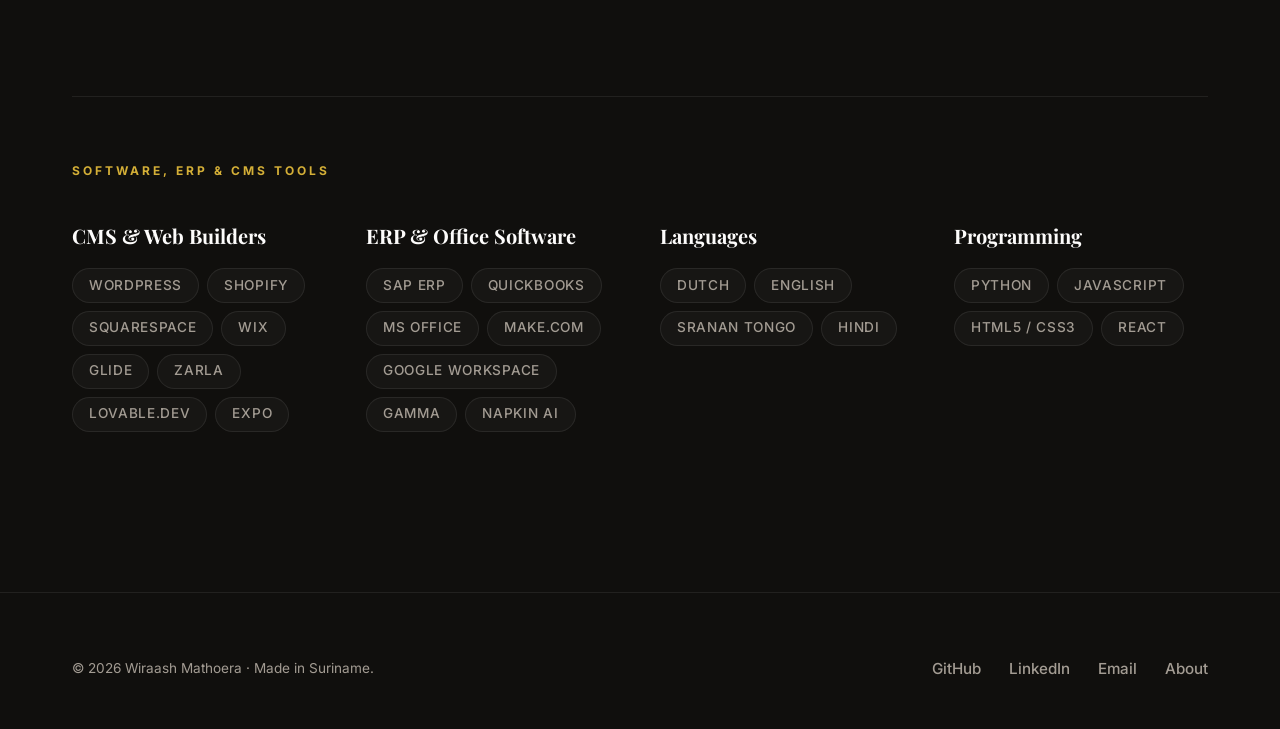
==== commit 2c9f36c9: "feat: add social connect styles, site-wide SEO metadata, and favicon support" ====
--- a/about.html
+++ b/about.html
@@ -4,12 +4,26 @@
     <meta charset="UTF-8">
     <meta name="viewport" content="width=device-width, initial-scale=1.0">
     <title>About | Wiraash Mathoera</title>
+    <link rel="icon" href="/img/favicon.png" sizes="32x32" />
+
+    <!-- Open Graph / Facebook -->
+    <meta property="og:type" content="website">
+    <meta property="og:title" content="About | Wiraash Mathoera">
+    <meta property="og:description" content="Biography, mission, education, and technical background of Wiraash Mathoera.">
+    <meta property="og:image" content="https://wiraash-mathoera.github.io/img/og-image.png">
+    <meta property="og:image:width" content="1200">
+    <meta property="og:image:height" content="630">
+
+    <!-- Twitter / X -->
+    <meta name="twitter:card" content="summary_large_image">
+    <meta name="twitter:title" content="About | Wiraash Mathoera">
+    <meta name="twitter:description" content="Biography, mission, education, and technical background of Wiraash Mathoera.">
+    <meta name="twitter:image" content="https://wiraash-mathoera.github.io/img/og-image.png">
+    <meta name="twitter:image:width" content="1200">
+    <meta name="twitter:image:height" content="630">
+
     <link rel="stylesheet" href="./css/main.css">
     <link rel="stylesheet" href="./css/about.css">
-    <script>
-        window.va = window.va || function () { (window.vaq = window.vaq || []).push(arguments); };
-    </script>
-    <script defer src="/_vercel/insights/script.js"></script>
 </head>
 <body data-theme="dark">
     <!-- Live Background -->
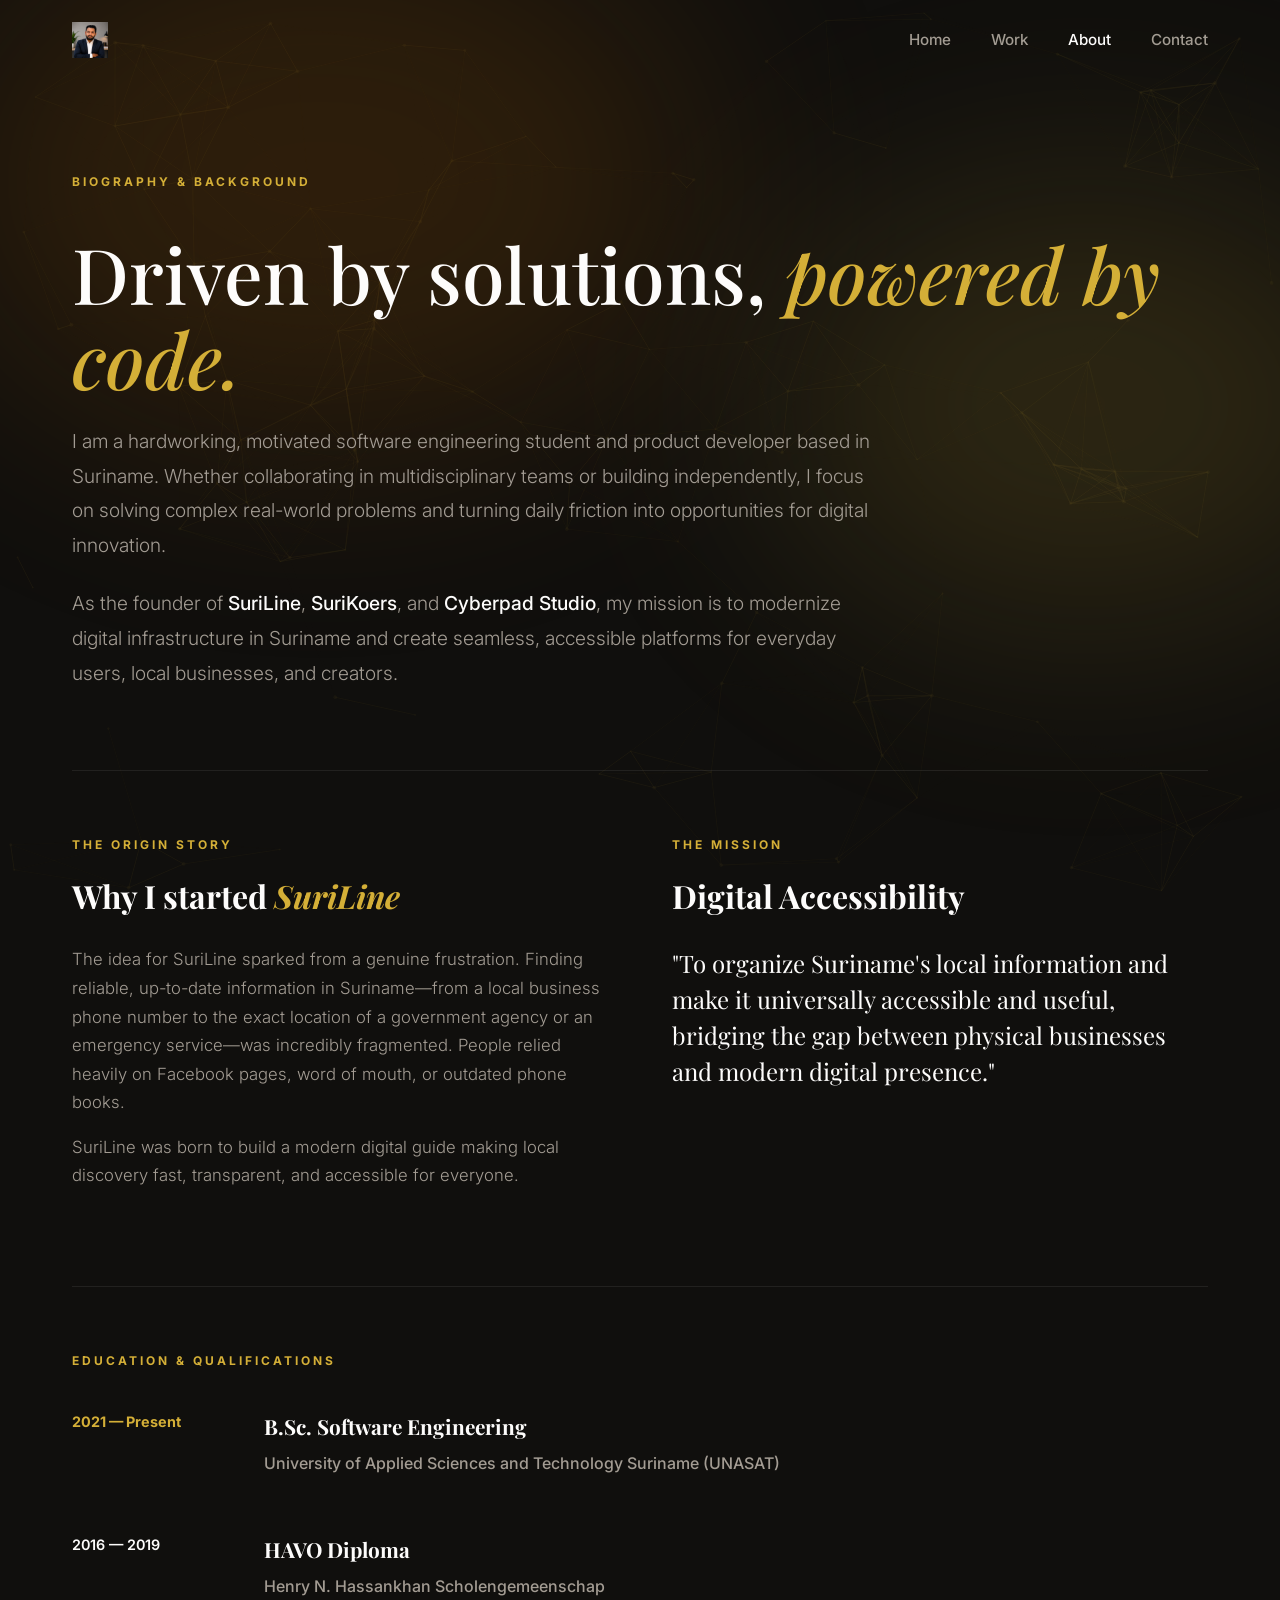
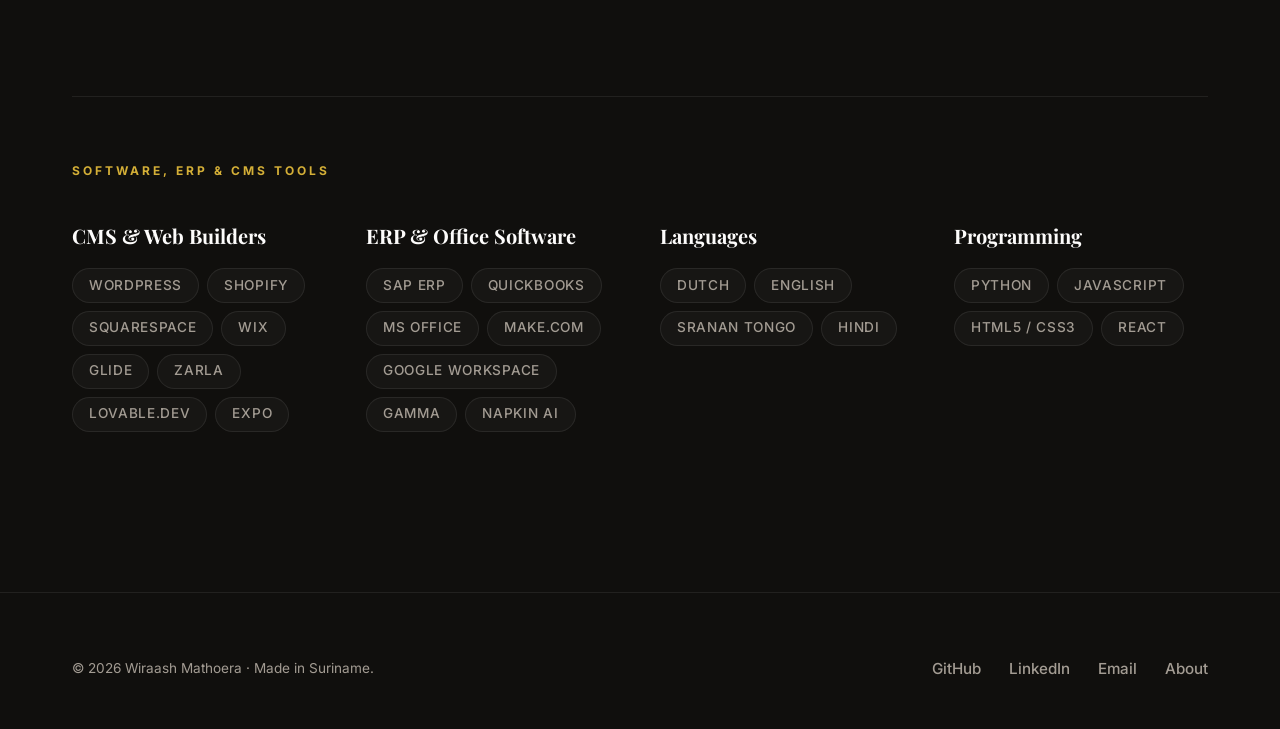
==== commit 65f96cab: "feat: implement site-wide redesign including new logo integration, styling, and easter egg functiona" ====
--- a/about.html
+++ b/about.html
@@ -37,7 +37,10 @@
 
     <!-- Header & Navigation -->
     <header class="navbar">
-        <div class="container nav-container nav-right">
+        <div class="container nav-container">
+            <a href="./index.html" class="nav-logo" id="nav-logo" aria-label="Wiraash Mathoera - Home">
+                <img src="./img/logo.png" alt="Wiraash Mathoera" class="nav-logo-img">
+            </a>
             <button class="mobile-menu-btn" id="mobile-menu-btn" aria-label="Toggle Navigation">
                 <svg xmlns="http://www.w3.org/2000/svg" width="24" height="24" viewBox="0 0 24 24" fill="none" stroke="currentColor" stroke-width="2" stroke-linecap="round" stroke-linejoin="round"><line x1="4" x2="20" y1="12" y2="12"/><line x1="4" x2="20" y1="6" y2="6"/><line x1="4" x2="20" y1="18" y2="18"/></svg>
             </button>
@@ -174,7 +177,7 @@
     <footer>
         <div class="container footer-content">
             <div>
-                <p class="footer-copyright">&copy; 2026 Wiraash Mathoera &middot; Made in Suriname.</p>
+                <p class="footer-copyright" id="footer-made-in"><span>&copy; 2026 Wiraash Mathoera &middot; Made in Suriname.</span></p>
             </div>
 
             <div class="footer-social">
@@ -188,5 +191,6 @@
     
     <script src="./js/background.js"></script>
     <script src="./js/main.js"></script>
+    <script src="./js/easter-eggs.js"></script>
 </body>
 </html>
--- a/css/main.css
+++ b/css/main.css
@@ -279,7 +279,78 @@
   text-decoration: underline;
 }
 
-/* Timeline (Career Section) */
+/* Bento Header Row (icon + title) */
+.bento-header {
+  display: flex;
+  align-items: center;
+  gap: 0.875rem;
+  margin-bottom: 1rem;
+}
+
+/* Bento Project Icon Badge */
+.bento-icon {
+  width: 42px;
+  height: 42px;
+  flex-shrink: 0;
+  border-radius: 10px;
+  border: 1px solid rgba(255,255,255,0.12);
+  display: flex;
+  align-items: center;
+  justify-content: center;
+  font-size: 0.7rem;
+  font-weight: 800;
+  letter-spacing: 0.04em;
+  color: var(--text-primary);
+  background: rgba(255,255,255,0.04);
+  transition: transform 0.3s ease, box-shadow 0.3s ease;
+}
+.bento-item:hover .bento-icon {
+  transform: scale(1.08);
+}
+
+/* SuriLine — electric teal */
+.bento-icon-suriline {
+  background: linear-gradient(135deg, rgba(0,200,180,0.18), rgba(0,120,120,0.08));
+  border-color: rgba(0,200,180,0.3);
+  color: #00c8b4;
+  box-shadow: 0 0 12px rgba(0,200,180,0.12);
+}
+.bento-item:hover .bento-icon-suriline {
+  box-shadow: 0 0 20px rgba(0,200,180,0.25);
+}
+
+/* SuriKoers — warm amber/gold */
+.bento-icon-surikoers {
+  background: linear-gradient(135deg, rgba(212,175,55,0.18), rgba(150,100,10,0.08));
+  border-color: rgba(212,175,55,0.35);
+  color: var(--accent-gold);
+  box-shadow: 0 0 12px rgba(212,175,55,0.12);
+}
+.bento-item:hover .bento-icon-surikoers {
+  box-shadow: 0 0 20px rgba(212,175,55,0.25);
+}
+
+/* Cyberpad — purple/violet */
+.bento-icon-cyberpad {
+  background: linear-gradient(135deg, rgba(160,80,255,0.18), rgba(80,30,140,0.08));
+  border-color: rgba(160,80,255,0.3);
+  color: #a050ff;
+  box-shadow: 0 0 12px rgba(160,80,255,0.12);
+}
+.bento-item:hover .bento-icon-cyberpad {
+  box-shadow: 0 0 20px rgba(160,80,255,0.25);
+}
+
+/* GitHub — neutral white */
+.bento-icon-github {
+  background: linear-gradient(135deg, rgba(255,255,255,0.1), rgba(180,180,180,0.04));
+  border-color: rgba(255,255,255,0.18);
+  color: var(--text-primary);
+}
+.bento-item:hover .bento-icon-github {
+  box-shadow: 0 0 16px rgba(255,255,255,0.1);
+}
+
 .timeline-wrap {
   margin-bottom: 5rem;
 }
@@ -510,10 +581,25 @@
   filter: brightness(1.02) contrast(1.04);
 }
 
-/* Extracted Utility Classes */
-.nav-right {
-  justify-content: flex-end;
-}
+/* Nav Logo */
+.nav-logo {
+  display: flex;
+  align-items: center;
+  text-decoration: none;
+  flex-shrink: 0;
+  transition: opacity 0.2s ease;
+}
+.nav-logo:hover {
+  opacity: 0.8;
+}
+.nav-logo-img {
+  height: 36px;
+  width: auto;
+  object-fit: contain;
+  display: block;
+}
+
+/* Removed nav-right — now using space-between from .nav-container */
 
 .hero-section {
   display: grid;
@@ -764,3 +850,127 @@
   text-align: center;
   padding: 2rem 0 4rem 0;
 }
+
+/* ================================================
+   EASTER EGG STYLES
+   ================================================ */
+
+/* --- Toast Notification --- */
+#ee-toast {
+  position: fixed;
+  bottom: 2rem;
+  left: 50%;
+  transform: translateX(-50%) translateY(120%);
+  background: rgba(16, 15, 13, 0.95);
+  border: 1px solid rgba(212, 175, 55, 0.5);
+  border-radius: 12px;
+  padding: 1rem 1.75rem;
+  font-family: var(--font-sans);
+  font-size: 0.95rem;
+  color: var(--text-primary);
+  z-index: 9999;
+  pointer-events: none;
+  backdrop-filter: blur(20px);
+  -webkit-backdrop-filter: blur(20px);
+  box-shadow: 0 8px 32px rgba(0,0,0,0.6), 0 0 20px rgba(212,175,55,0.15);
+  white-space: nowrap;
+  transition: transform 0.5s cubic-bezier(0.34, 1.56, 0.64, 1), opacity 0.5s ease;
+  opacity: 0;
+}
+#ee-toast.show {
+  transform: translateX(-50%) translateY(0);
+  opacity: 1;
+}
+#ee-toast .ee-toast-icon {
+  margin-right: 0.5rem;
+}
+
+/* --- Particle Canvas (Konami) --- */
+#ee-particle-canvas {
+  position: fixed;
+  top: 0;
+  left: 0;
+  width: 100vw;
+  height: 100vh;
+  pointer-events: none;
+  z-index: 9998;
+}
+
+/* --- Hero Name Glitch Effect --- */
+@keyframes ee-glitch-clip-1 {
+  0%   { clip-path: inset(10% 0 85% 0); transform: translate(-3px, 0); }
+  25%  { clip-path: inset(40% 0 43% 0); transform: translate(3px, 0); }
+  50%  { clip-path: inset(70% 0 15% 0); transform: translate(-2px, 0); }
+  75%  { clip-path: inset(20% 0 65% 0); transform: translate(2px, 0); }
+  100% { clip-path: inset(55% 0 30% 0); transform: translate(0, 0); }
+}
+@keyframes ee-glitch-clip-2 {
+  0%   { clip-path: inset(60% 0 20% 0); transform: translate(3px, 0); }
+  25%  { clip-path: inset(15% 0 70% 0); transform: translate(-3px, 0); }
+  50%  { clip-path: inset(80% 0 5%  0); transform: translate(2px, 0); }
+  75%  { clip-path: inset(35% 0 50% 0); transform: translate(-2px, 0); }
+  100% { clip-path: inset(5%  0 85% 0); transform: translate(0, 0); }
+}
+
+.ee-glitch-active {
+  position: relative;
+  animation: none;
+}
+.ee-glitch-active::before,
+.ee-glitch-active::after {
+  content: attr(data-text);
+  position: absolute;
+  top: 0;
+  left: 0;
+  width: 100%;
+  height: 100%;
+  font-family: var(--font-serif);
+  font-size: inherit;
+  font-weight: inherit;
+  font-style: inherit;
+  line-height: inherit;
+  color: var(--text-primary);
+  pointer-events: none;
+}
+.ee-glitch-active::before {
+  color: #00c8b4;
+  animation: ee-glitch-clip-1 0.4s steps(1) 3;
+}
+.ee-glitch-active::after {
+  color: #a050ff;
+  animation: ee-glitch-clip-2 0.4s steps(1) 3;
+}
+
+/* --- Cyan Mode Flash (logo click x5) --- */
+body.ee-cyan-mode {
+  --accent-gold: #00e5ff;
+  --accent-amber: #0091ea;
+}
+body.ee-cyan-mode .ambient-orb {
+  opacity: 0.2;
+}
+
+/* --- Suriname Flag Popup (footer click x3) --- */
+#ee-flag-popup {
+  position: fixed;
+  bottom: 2rem;
+  right: 2rem;
+  background: rgba(16, 15, 13, 0.96);
+  border: 1px solid rgba(255,255,255,0.12);
+  border-radius: 14px;
+  padding: 1rem 1.5rem;
+  font-size: 1.1rem;
+  color: var(--text-primary);
+  z-index: 9999;
+  pointer-events: none;
+  backdrop-filter: blur(20px);
+  -webkit-backdrop-filter: blur(20px);
+  box-shadow: 0 8px 32px rgba(0,0,0,0.5);
+  transform: scale(0.7) translateY(20px);
+  opacity: 0;
+  transition: all 0.4s cubic-bezier(0.34, 1.56, 0.64, 1);
+}
+#ee-flag-popup.show {
+  transform: scale(1) translateY(0);
+  opacity: 1;
+}
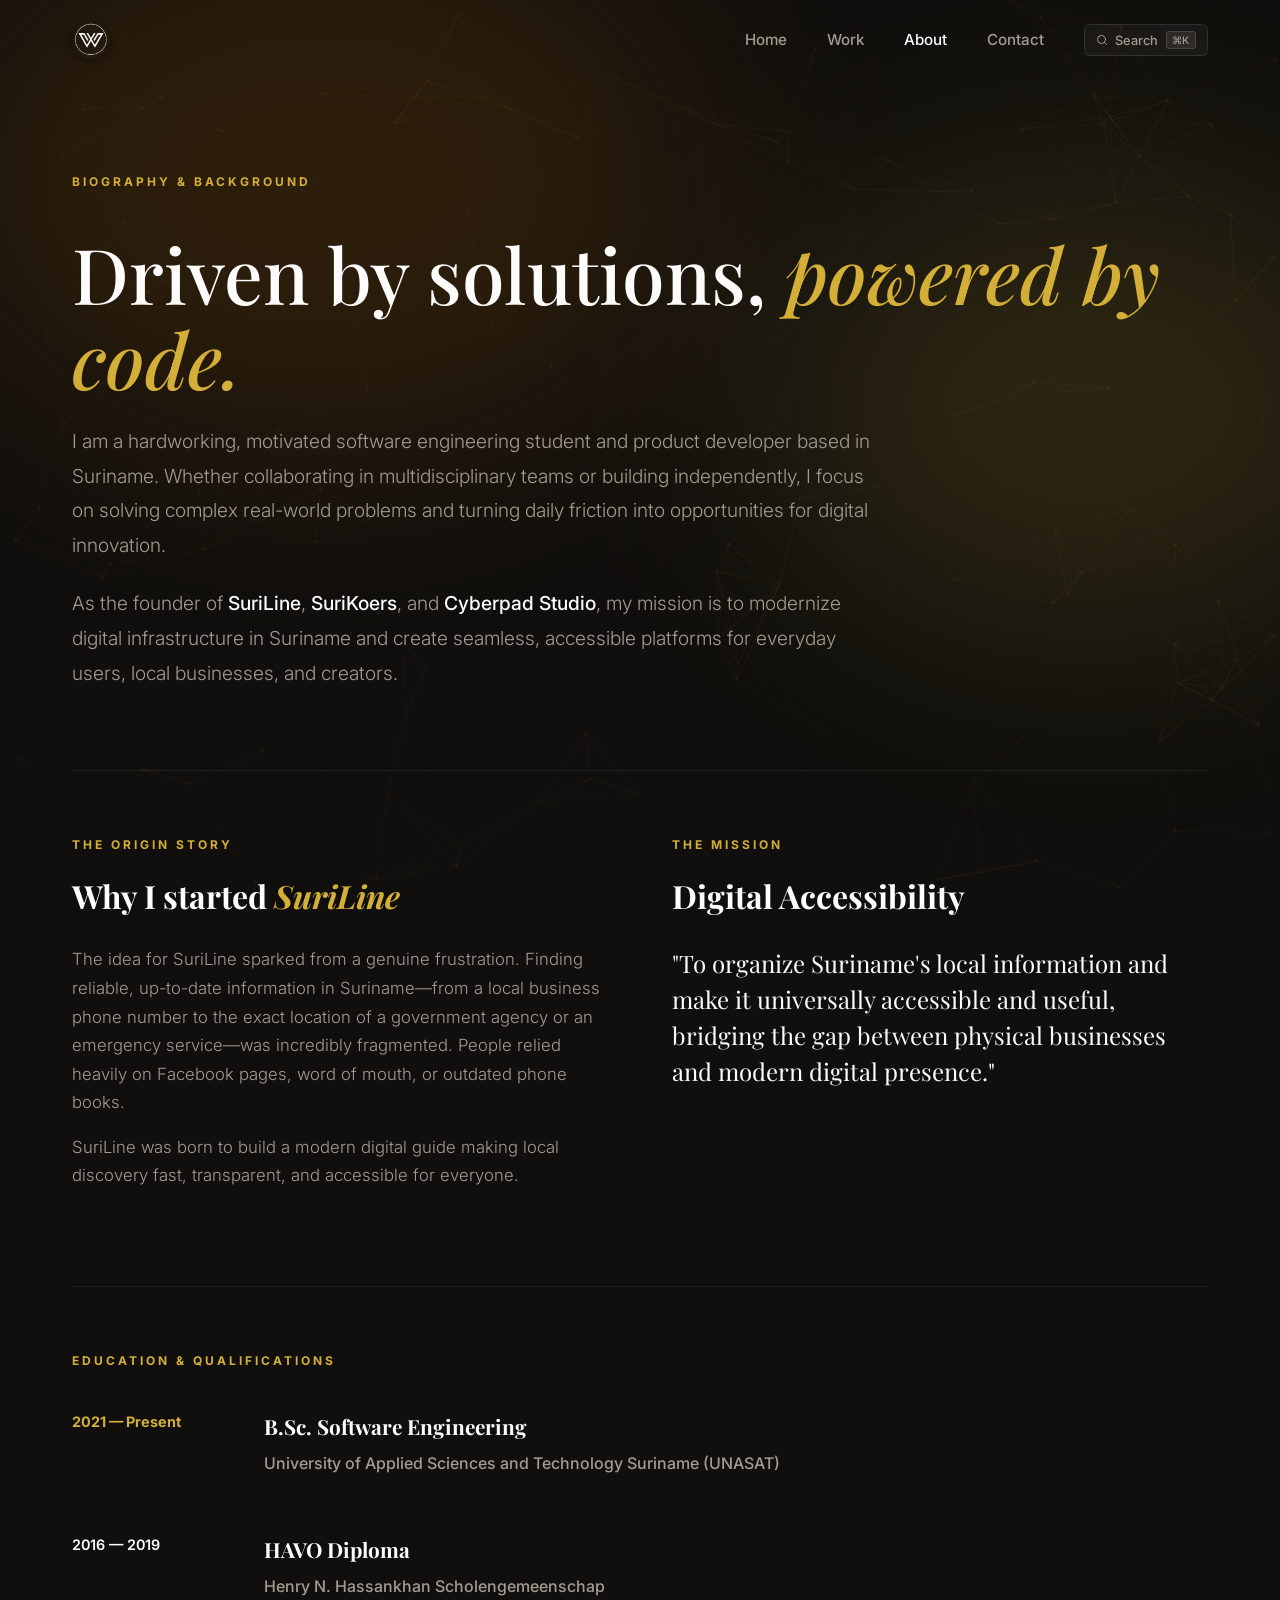
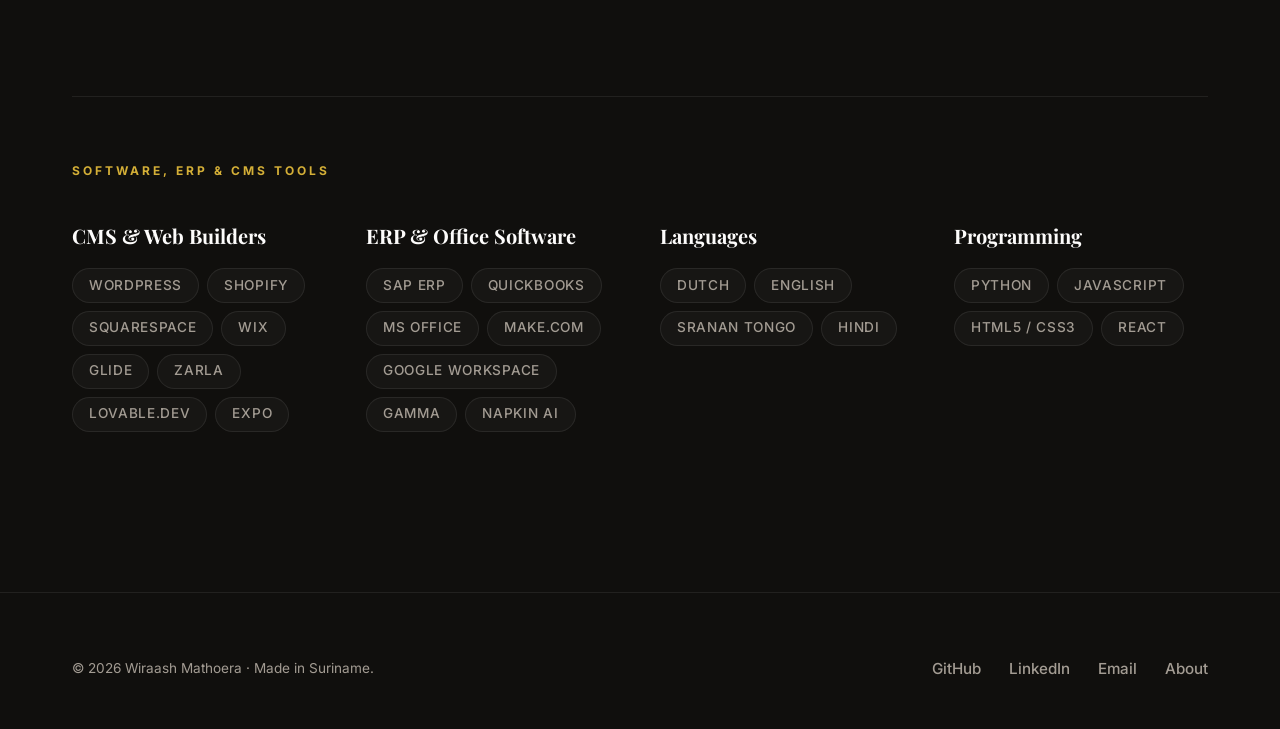
==== commit 110f6fad: "feat: implement core design system with dark-mode CSS, global layouts, and interactive UI components" ====
--- a/about.html
+++ b/about.html
@@ -24,6 +24,7 @@
 
     <link rel="stylesheet" href="./css/main.css">
     <link rel="stylesheet" href="./css/about.css">
+    <link rel="stylesheet" href="./css/features.css">
 </head>
 <body data-theme="dark">
     <!-- Live Background -->
@@ -49,6 +50,13 @@
                 <li><a href="./work.html" class="nav-link">Work</a></li>
                 <li><a href="./about.html" class="nav-link active">About</a></li>
                 <li><a href="./contact.html" class="nav-link">Contact</a></li>
+                <li>
+                    <button class="cmd-pill" id="cmd-trigger-pill" aria-label="Open command menu (Ctrl+K)">
+                        <svg xmlns="http://www.w3.org/2000/svg" width="12" height="12" viewBox="0 0 24 24" fill="none" stroke="currentColor" stroke-width="2" stroke-linecap="round" stroke-linejoin="round"><circle cx="11" cy="11" r="8"/><path d="m21 21-4.35-4.35"/></svg>
+                        <span>Search</span>
+                        <kbd>⌘K</kbd>
+                    </button>
+                </li>
             </ul>
         </div>
     </header>
@@ -177,7 +185,7 @@
     <footer>
         <div class="container footer-content">
             <div>
-                <p class="footer-copyright" id="footer-made-in"><span>&copy; 2026 Wiraash Mathoera &middot; Made in Suriname.</span></p>
+                <p class="footer-copyright">&copy; 2026 Wiraash Mathoera &middot; Made in Suriname.</p>
             </div>
 
             <div class="footer-social">
@@ -191,6 +199,7 @@
     
     <script src="./js/background.js"></script>
     <script src="./js/main.js"></script>
-    <script src="./js/easter-eggs.js"></script>
+    <script src="./js/features.js"></script>
+    <script src="./js/command-menu.js"></script>
 </body>
 </html>
--- a/css/main.css
+++ b/css/main.css
@@ -283,72 +283,42 @@
 .bento-header {
   display: flex;
   align-items: center;
-  gap: 0.875rem;
-  margin-bottom: 1rem;
+  gap: 1rem;
+  margin-bottom: 1.25rem;
 }
 
 /* Bento Project Icon Badge */
 .bento-icon {
-  width: 42px;
-  height: 42px;
+  width: 44px;
+  height: 44px;
   flex-shrink: 0;
   border-radius: 10px;
-  border: 1px solid rgba(255,255,255,0.12);
+  border: 1px solid rgba(255, 255, 255, 0.12);
   display: flex;
   align-items: center;
   justify-content: center;
-  font-size: 0.7rem;
-  font-weight: 800;
-  letter-spacing: 0.04em;
-  color: var(--text-primary);
-  background: rgba(255,255,255,0.04);
-  transition: transform 0.3s ease, box-shadow 0.3s ease;
-}
+  overflow: hidden;
+  background: rgba(255, 255, 255, 0.04);
+  box-shadow: 0 4px 12px rgba(0, 0, 0, 0.25);
+  transition: transform 0.3s ease, box-shadow 0.3s ease, border-color 0.3s ease;
+}
+
+.bento-icon-img {
+  width: 100%;
+  height: 100%;
+  object-fit: cover;
+  display: block;
+}
+
+.bento-icon-github {
+  background: rgba(255, 255, 255, 0.06);
+  color: var(--text-primary);
+}
+
 .bento-item:hover .bento-icon {
-  transform: scale(1.08);
-}
-
-/* SuriLine — electric teal */
-.bento-icon-suriline {
-  background: linear-gradient(135deg, rgba(0,200,180,0.18), rgba(0,120,120,0.08));
-  border-color: rgba(0,200,180,0.3);
-  color: #00c8b4;
-  box-shadow: 0 0 12px rgba(0,200,180,0.12);
-}
-.bento-item:hover .bento-icon-suriline {
-  box-shadow: 0 0 20px rgba(0,200,180,0.25);
-}
-
-/* SuriKoers — warm amber/gold */
-.bento-icon-surikoers {
-  background: linear-gradient(135deg, rgba(212,175,55,0.18), rgba(150,100,10,0.08));
-  border-color: rgba(212,175,55,0.35);
-  color: var(--accent-gold);
-  box-shadow: 0 0 12px rgba(212,175,55,0.12);
-}
-.bento-item:hover .bento-icon-surikoers {
-  box-shadow: 0 0 20px rgba(212,175,55,0.25);
-}
-
-/* Cyberpad — purple/violet */
-.bento-icon-cyberpad {
-  background: linear-gradient(135deg, rgba(160,80,255,0.18), rgba(80,30,140,0.08));
-  border-color: rgba(160,80,255,0.3);
-  color: #a050ff;
-  box-shadow: 0 0 12px rgba(160,80,255,0.12);
-}
-.bento-item:hover .bento-icon-cyberpad {
-  box-shadow: 0 0 20px rgba(160,80,255,0.25);
-}
-
-/* GitHub — neutral white */
-.bento-icon-github {
-  background: linear-gradient(135deg, rgba(255,255,255,0.1), rgba(180,180,180,0.04));
-  border-color: rgba(255,255,255,0.18);
-  color: var(--text-primary);
-}
-.bento-item:hover .bento-icon-github {
-  box-shadow: 0 0 16px rgba(255,255,255,0.1);
+  transform: scale(1.06);
+  border-color: rgba(212, 175, 55, 0.4);
+  box-shadow: 0 6px 20px rgba(0, 0, 0, 0.4), 0 0 15px rgba(212, 175, 55, 0.2);
 }
 
 .timeline-wrap {
@@ -587,16 +557,19 @@
   align-items: center;
   text-decoration: none;
   flex-shrink: 0;
-  transition: opacity 0.2s ease;
+  transition: opacity 0.2s ease, transform 0.2s ease;
 }
 .nav-logo:hover {
-  opacity: 0.8;
+  opacity: 0.9;
+  transform: scale(1.05);
 }
 .nav-logo-img {
-  height: 36px;
-  width: auto;
-  object-fit: contain;
+  height: 38px;
+  width: 38px;
+  border-radius: 50%;
+  object-fit: cover;
   display: block;
+  box-shadow: 0 2px 10px rgba(0, 0, 0, 0.4);
 }
 
 /* Removed nav-right — now using space-between from .nav-container */
@@ -850,127 +823,3 @@
   text-align: center;
   padding: 2rem 0 4rem 0;
 }
-
-/* ================================================
-   EASTER EGG STYLES
-   ================================================ */
-
-/* --- Toast Notification --- */
-#ee-toast {
-  position: fixed;
-  bottom: 2rem;
-  left: 50%;
-  transform: translateX(-50%) translateY(120%);
-  background: rgba(16, 15, 13, 0.95);
-  border: 1px solid rgba(212, 175, 55, 0.5);
-  border-radius: 12px;
-  padding: 1rem 1.75rem;
-  font-family: var(--font-sans);
-  font-size: 0.95rem;
-  color: var(--text-primary);
-  z-index: 9999;
-  pointer-events: none;
-  backdrop-filter: blur(20px);
-  -webkit-backdrop-filter: blur(20px);
-  box-shadow: 0 8px 32px rgba(0,0,0,0.6), 0 0 20px rgba(212,175,55,0.15);
-  white-space: nowrap;
-  transition: transform 0.5s cubic-bezier(0.34, 1.56, 0.64, 1), opacity 0.5s ease;
-  opacity: 0;
-}
-#ee-toast.show {
-  transform: translateX(-50%) translateY(0);
-  opacity: 1;
-}
-#ee-toast .ee-toast-icon {
-  margin-right: 0.5rem;
-}
-
-/* --- Particle Canvas (Konami) --- */
-#ee-particle-canvas {
-  position: fixed;
-  top: 0;
-  left: 0;
-  width: 100vw;
-  height: 100vh;
-  pointer-events: none;
-  z-index: 9998;
-}
-
-/* --- Hero Name Glitch Effect --- */
-@keyframes ee-glitch-clip-1 {
-  0%   { clip-path: inset(10% 0 85% 0); transform: translate(-3px, 0); }
-  25%  { clip-path: inset(40% 0 43% 0); transform: translate(3px, 0); }
-  50%  { clip-path: inset(70% 0 15% 0); transform: translate(-2px, 0); }
-  75%  { clip-path: inset(20% 0 65% 0); transform: translate(2px, 0); }
-  100% { clip-path: inset(55% 0 30% 0); transform: translate(0, 0); }
-}
-@keyframes ee-glitch-clip-2 {
-  0%   { clip-path: inset(60% 0 20% 0); transform: translate(3px, 0); }
-  25%  { clip-path: inset(15% 0 70% 0); transform: translate(-3px, 0); }
-  50%  { clip-path: inset(80% 0 5%  0); transform: translate(2px, 0); }
-  75%  { clip-path: inset(35% 0 50% 0); transform: translate(-2px, 0); }
-  100% { clip-path: inset(5%  0 85% 0); transform: translate(0, 0); }
-}
-
-.ee-glitch-active {
-  position: relative;
-  animation: none;
-}
-.ee-glitch-active::before,
-.ee-glitch-active::after {
-  content: attr(data-text);
-  position: absolute;
-  top: 0;
-  left: 0;
-  width: 100%;
-  height: 100%;
-  font-family: var(--font-serif);
-  font-size: inherit;
-  font-weight: inherit;
-  font-style: inherit;
-  line-height: inherit;
-  color: var(--text-primary);
-  pointer-events: none;
-}
-.ee-glitch-active::before {
-  color: #00c8b4;
-  animation: ee-glitch-clip-1 0.4s steps(1) 3;
-}
-.ee-glitch-active::after {
-  color: #a050ff;
-  animation: ee-glitch-clip-2 0.4s steps(1) 3;
-}
-
-/* --- Cyan Mode Flash (logo click x5) --- */
-body.ee-cyan-mode {
-  --accent-gold: #00e5ff;
-  --accent-amber: #0091ea;
-}
-body.ee-cyan-mode .ambient-orb {
-  opacity: 0.2;
-}
-
-/* --- Suriname Flag Popup (footer click x3) --- */
-#ee-flag-popup {
-  position: fixed;
-  bottom: 2rem;
-  right: 2rem;
-  background: rgba(16, 15, 13, 0.96);
-  border: 1px solid rgba(255,255,255,0.12);
-  border-radius: 14px;
-  padding: 1rem 1.5rem;
-  font-size: 1.1rem;
-  color: var(--text-primary);
-  z-index: 9999;
-  pointer-events: none;
-  backdrop-filter: blur(20px);
-  -webkit-backdrop-filter: blur(20px);
-  box-shadow: 0 8px 32px rgba(0,0,0,0.5);
-  transform: scale(0.7) translateY(20px);
-  opacity: 0;
-  transition: all 0.4s cubic-bezier(0.34, 1.56, 0.64, 1);
-}
-#ee-flag-popup.show {
-  transform: scale(1) translateY(0);
-  opacity: 1;
-}
--- a/css/features.css
+++ b/css/features.css
@@ -0,0 +1,586 @@
+/* ============================================================
+   features.css — All 7 Feature Components
+   ============================================================ */
+
+/* ── 1. STATUS WIDGET ─────────────────────────────────────── */
+.status-widget {
+  display: inline-flex;
+  align-items: center;
+  gap: 0.5rem;
+  margin-top: 2rem;
+  padding: 0.5rem 1rem;
+  border: 1px solid rgba(255, 255, 255, 0.07);
+  border-radius: 100px;
+  background: rgba(255, 255, 255, 0.03);
+  font-size: 0.8rem;
+  color: var(--text-secondary);
+  letter-spacing: 0.02em;
+  backdrop-filter: blur(8px);
+}
+
+.status-dot {
+  width: 7px;
+  height: 7px;
+  border-radius: 50%;
+  background: #22c55e;
+  box-shadow: 0 0 0 0 rgba(34, 197, 94, 0.6);
+  animation: status-pulse 2.5s infinite;
+  flex-shrink: 0;
+}
+
+@keyframes status-pulse {
+  0%   { box-shadow: 0 0 0 0 rgba(34, 197, 94, 0.5); }
+  70%  { box-shadow: 0 0 0 7px rgba(34, 197, 94, 0); }
+  100% { box-shadow: 0 0 0 0 rgba(34, 197, 94, 0); }
+}
+
+.status-location { font-weight: 500; color: var(--text-primary); }
+.status-sep      { color: rgba(255, 255, 255, 0.2); }
+.status-time     { font-family: var(--font-sans); font-variant-numeric: tabular-nums; }
+.status-avail    { color: #22c55e; font-weight: 500; }
+
+
+/* ── 2. CURRENCY TICKER ───────────────────────────────────── */
+.currency-ticker-wrap {
+  display: flex;
+  align-items: center;
+  gap: 0.6rem;
+  margin: 0.75rem 0 1rem;
+  padding: 0.6rem 1rem;
+  border-radius: 8px;
+  background: rgba(212, 175, 55, 0.05);
+  border: 1px solid rgba(212, 175, 55, 0.15);
+  overflow: hidden;
+}
+
+.ticker-live-dot {
+  width: 6px;
+  height: 6px;
+  flex-shrink: 0;
+  border-radius: 50%;
+  background: #22c55e;
+  animation: status-pulse 2s infinite;
+}
+
+.currency-ticker {
+  display: flex;
+  align-items: center;
+  gap: 0.75rem;
+  font-size: 0.78rem;
+  font-family: var(--font-sans);
+  font-variant-numeric: tabular-nums;
+  flex-wrap: wrap;
+  color: var(--text-secondary);
+}
+
+.ticker-pair {
+  display: inline-flex;
+  align-items: center;
+  gap: 0.35rem;
+  white-space: nowrap;
+}
+
+.ticker-label {
+  color: var(--text-secondary);
+  font-weight: 600;
+  font-size: 0.72rem;
+  letter-spacing: 0.05em;
+  text-transform: uppercase;
+}
+
+.ticker-value {
+  color: var(--text-primary);
+  font-weight: 600;
+}
+
+.ticker-change {
+  font-size: 0.7rem;
+  font-weight: 600;
+}
+.ticker-change.up   { color: #22c55e; }
+.ticker-change.down { color: #ef4444; }
+
+.ticker-sep {
+  color: rgba(255, 255, 255, 0.15);
+  font-size: 0.9rem;
+}
+
+
+/* ── 3. AUDIO WAVEFORM PLAYER ─────────────────────────────── */
+.audio-player-wrap {
+  margin: 0.75rem 0 1rem;
+  display: flex;
+  flex-direction: column;
+  gap: 0.6rem;
+}
+
+.audio-waveform {
+  width: 100%;
+  height: 48px;
+  border-radius: 6px;
+  background: rgba(160, 80, 255, 0.06);
+  border: 1px solid rgba(160, 80, 255, 0.15);
+  display: block;
+}
+
+.audio-play-btn {
+  display: inline-flex;
+  align-items: center;
+  gap: 0.5rem;
+  padding: 0.45rem 1rem;
+  font-size: 0.8rem;
+  font-weight: 600;
+  font-family: var(--font-sans);
+  background: rgba(160, 80, 255, 0.1);
+  border: 1px solid rgba(160, 80, 255, 0.3);
+  border-radius: 6px;
+  color: #a050ff;
+  cursor: pointer;
+  transition: all 0.25s ease;
+  align-self: flex-start;
+}
+
+.audio-play-btn:hover {
+  background: rgba(160, 80, 255, 0.2);
+  border-color: rgba(160, 80, 255, 0.5);
+  box-shadow: 0 0 16px rgba(160, 80, 255, 0.2);
+}
+
+.audio-play-btn.playing {
+  background: rgba(160, 80, 255, 0.2);
+  border-color: #a050ff;
+  color: #c080ff;
+  animation: audio-pulse 1.5s infinite;
+}
+
+@keyframes audio-pulse {
+  0%, 100% { box-shadow: 0 0 8px rgba(160, 80, 255, 0.3); }
+  50%       { box-shadow: 0 0 20px rgba(160, 80, 255, 0.5); }
+}
+
+
+/* ── 4. SPECS DRAWER ──────────────────────────────────────── */
+.specs-drawer {
+  max-height: 0;
+  overflow: hidden;
+  transition: max-height 0.4s cubic-bezier(0.16, 1, 0.3, 1), opacity 0.3s ease;
+  opacity: 0;
+  margin-bottom: 0;
+}
+
+.specs-drawer.open {
+  max-height: 300px;
+  opacity: 1;
+  margin-bottom: 1.25rem;
+}
+
+.specs-grid {
+  display: flex;
+  flex-direction: column;
+  gap: 0.6rem;
+  padding: 1rem;
+  background: rgba(255, 255, 255, 0.025);
+  border: 1px solid rgba(255, 255, 255, 0.07);
+  border-radius: 8px;
+  margin-top: 1rem;
+}
+
+.specs-item {
+  display: grid;
+  grid-template-columns: 100px 1fr;
+  gap: 0.75rem;
+  align-items: baseline;
+  font-size: 0.85rem;
+  line-height: 1.5;
+}
+
+.specs-key {
+  font-weight: 700;
+  font-size: 0.72rem;
+  text-transform: uppercase;
+  letter-spacing: 0.1em;
+  color: var(--accent-gold);
+}
+
+.specs-val {
+  color: var(--text-secondary);
+}
+
+.specs-toggle {
+  display: inline-flex;
+  align-items: center;
+  gap: 0.4rem;
+  padding: 0.45rem 1rem;
+  font-size: 0.82rem;
+  font-weight: 600;
+  font-family: var(--font-sans);
+  background: transparent;
+  border: 1px solid rgba(255, 255, 255, 0.1);
+  border-radius: 6px;
+  color: var(--text-secondary);
+  cursor: pointer;
+  transition: all 0.2s ease;
+}
+
+.specs-toggle:hover {
+  border-color: var(--accent-gold);
+  color: var(--accent-gold);
+}
+
+.specs-toggle-icon {
+  font-size: 1rem;
+  line-height: 1;
+  font-weight: 400;
+}
+
+
+/* ── 5. DEVICE MOCKUP SWITCHER ────────────────────────────── */
+.mockup-toggle-group {
+  position: absolute;
+  top: 0.6rem;
+  right: 0.6rem;
+  display: flex;
+  gap: 0.25rem;
+  z-index: 2;
+  background: rgba(16, 15, 13, 0.8);
+  border: 1px solid rgba(255, 255, 255, 0.1);
+  border-radius: 6px;
+  padding: 0.2rem;
+  backdrop-filter: blur(8px);
+}
+
+.mockup-btn {
+  padding: 0.25rem 0.65rem;
+  font-size: 0.72rem;
+  font-weight: 600;
+  font-family: var(--font-sans);
+  background: transparent;
+  border: none;
+  border-radius: 4px;
+  color: var(--text-secondary);
+  cursor: pointer;
+  transition: all 0.2s ease;
+  letter-spacing: 0.03em;
+}
+
+.mockup-btn:hover   { color: var(--text-primary); }
+.mockup-btn.active  {
+  background: rgba(255, 255, 255, 0.1);
+  color: var(--text-primary);
+}
+
+/* Mobile mockup frame effect */
+.project-image-wrapper.mockup-mobile {
+  max-width: 220px;
+  aspect-ratio: 9/16;
+  border-radius: 20px;
+  margin: 0 auto;
+  border-width: 6px;
+  border-color: rgba(255, 255, 255, 0.15);
+  box-shadow: 0 0 0 1px rgba(255,255,255,0.05), 0 20px 40px rgba(0,0,0,0.5);
+  transition: all 0.4s cubic-bezier(0.16, 1, 0.3, 1);
+}
+
+.project-image-wrapper {
+  transition: all 0.4s cubic-bezier(0.16, 1, 0.3, 1);
+  position: relative;
+}
+
+
+/* ── 6. COPY EMAIL + vCARD ─────────────────────────────────── */
+.quick-contact-actions {
+  display: flex;
+  gap: 1rem;
+  justify-content: center;
+  flex-wrap: wrap;
+  margin-top: 2.5rem;
+}
+
+.copy-email-btn,
+.vcard-btn {
+  display: inline-flex;
+  align-items: center;
+  gap: 0.5rem;
+  transition: all 0.25s ease;
+}
+
+.copy-email-btn.copied {
+  border-color: #22c55e;
+  color: #22c55e;
+}
+
+.copy-email-btn.copied:hover {
+  border-color: #22c55e;
+  color: #22c55e;
+}
+
+
+/* ── 7. COMMAND PALETTE ───────────────────────────────────── */
+.cmd-pill {
+  display: inline-flex;
+  align-items: center;
+  gap: 0.45rem;
+  padding: 0.35rem 0.7rem;
+  font-size: 0.8rem;
+  font-weight: 500;
+  font-family: var(--font-sans);
+  background: rgba(255, 255, 255, 0.04);
+  border: 1px solid rgba(255, 255, 255, 0.1);
+  border-radius: 6px;
+  color: var(--text-secondary);
+  cursor: pointer;
+  transition: all 0.2s ease;
+  white-space: nowrap;
+}
+
+.cmd-pill:hover {
+  background: rgba(255, 255, 255, 0.08);
+  color: var(--text-primary);
+  border-color: rgba(255, 255, 255, 0.18);
+}
+
+.cmd-pill kbd {
+  font-size: 0.65rem;
+  padding: 0.1rem 0.35rem;
+  background: rgba(255, 255, 255, 0.08);
+  border: 1px solid rgba(255, 255, 255, 0.12);
+  border-radius: 3px;
+  color: var(--text-secondary);
+  font-family: var(--font-sans);
+}
+
+/* Overlay */
+#cmd-overlay {
+  position: fixed;
+  inset: 0;
+  background: rgba(10, 9, 8, 0.75);
+  backdrop-filter: blur(12px);
+  -webkit-backdrop-filter: blur(12px);
+  z-index: 10000;
+  display: flex;
+  align-items: flex-start;
+  justify-content: center;
+  padding-top: 15vh;
+  opacity: 0;
+  pointer-events: none;
+  transition: opacity 0.2s ease;
+}
+
+#cmd-overlay.open {
+  opacity: 1;
+  pointer-events: all;
+}
+
+#cmd-panel {
+  width: 100%;
+  max-width: 580px;
+  background: rgba(20, 19, 17, 0.97);
+  border: 1px solid rgba(255, 255, 255, 0.1);
+  border-radius: 14px;
+  box-shadow: 0 24px 64px rgba(0,0,0,0.7), 0 0 0 1px rgba(255,255,255,0.04);
+  overflow: hidden;
+  transform: scale(0.97) translateY(-8px);
+  transition: transform 0.2s cubic-bezier(0.16, 1, 0.3, 1);
+}
+
+#cmd-overlay.open #cmd-panel {
+  transform: scale(1) translateY(0);
+}
+
+#cmd-search-row {
+  display: flex;
+  align-items: center;
+  gap: 0.75rem;
+  padding: 1rem 1.25rem;
+  border-bottom: 1px solid rgba(255, 255, 255, 0.07);
+}
+
+#cmd-search-icon {
+  flex-shrink: 0;
+  color: var(--text-secondary);
+}
+
+#cmd-input {
+  flex: 1;
+  background: none;
+  border: none;
+  outline: none;
+  font-family: var(--font-sans);
+  font-size: 1rem;
+  color: var(--text-primary);
+  caret-color: var(--accent-gold);
+}
+
+#cmd-input::placeholder { color: rgba(163, 156, 147, 0.5); }
+
+#cmd-esc-key {
+  padding: 0.2rem 0.5rem;
+  font-size: 0.7rem;
+  border: 1px solid rgba(255, 255, 255, 0.1);
+  border-radius: 4px;
+  color: var(--text-secondary);
+  cursor: pointer;
+  font-family: var(--font-sans);
+  background: transparent;
+  transition: border-color 0.2s ease;
+}
+#cmd-esc-key:hover { border-color: rgba(255,255,255,0.25); }
+
+#cmd-results {
+  max-height: 380px;
+  overflow-y: auto;
+  padding: 0.5rem;
+  scrollbar-width: thin;
+  scrollbar-color: rgba(255,255,255,0.1) transparent;
+}
+
+.cmd-group-label {
+  padding: 0.5rem 0.75rem 0.25rem;
+  font-size: 0.68rem;
+  font-weight: 700;
+  letter-spacing: 0.12em;
+  text-transform: uppercase;
+  color: var(--text-secondary);
+  opacity: 0.6;
+}
+
+.cmd-item {
+  display: flex;
+  align-items: center;
+  gap: 0.75rem;
+  width: 100%;
+  padding: 0.7rem 0.75rem;
+  border: none;
+  background: transparent;
+  border-radius: 8px;
+  cursor: pointer;
+  text-align: left;
+  transition: background 0.15s ease;
+  color: var(--text-primary);
+}
+
+.cmd-item:hover,
+.cmd-item.highlighted {
+  background: rgba(255, 255, 255, 0.06);
+}
+
+.cmd-item.highlighted .cmd-item-arrow {
+  opacity: 1;
+}
+
+.cmd-item-icon {
+  font-size: 1.1rem;
+  width: 28px;
+  text-align: center;
+  flex-shrink: 0;
+}
+
+.cmd-item-text {
+  flex: 1;
+  display: flex;
+  flex-direction: column;
+  gap: 0.15rem;
+}
+
+.cmd-item-label {
+  font-size: 0.9rem;
+  font-weight: 500;
+  color: var(--text-primary);
+}
+
+.cmd-item-desc {
+  font-size: 0.78rem;
+  color: var(--text-secondary);
+}
+
+.cmd-item-arrow {
+  color: var(--text-secondary);
+  opacity: 0;
+  transition: opacity 0.15s ease;
+  flex-shrink: 0;
+}
+
+.cmd-empty {
+  text-align: center;
+  color: var(--text-secondary);
+  font-size: 0.9rem;
+  padding: 2rem;
+}
+
+#cmd-footer {
+  display: flex;
+  gap: 1.5rem;
+  align-items: center;
+  padding: 0.6rem 1.25rem;
+  border-top: 1px solid rgba(255, 255, 255, 0.06);
+  font-size: 0.72rem;
+  color: var(--text-secondary);
+  opacity: 0.6;
+}
+
+#cmd-footer kbd {
+  display: inline-flex;
+  align-items: center;
+  justify-content: center;
+  min-width: 20px;
+  height: 18px;
+  padding: 0 0.3rem;
+  font-size: 0.65rem;
+  border: 1px solid rgba(255, 255, 255, 0.15);
+  border-radius: 3px;
+  font-family: var(--font-sans);
+  margin-right: 0.25rem;
+}
+
+/* Copy toast */
+#cmd-copy-toast {
+  position: fixed;
+  bottom: 2rem;
+  left: 50%;
+  transform: translateX(-50%) translateY(120%);
+  background: rgba(20, 19, 17, 0.97);
+  border: 1px solid rgba(34, 197, 94, 0.4);
+  border-radius: 10px;
+  padding: 0.75rem 1.5rem;
+  font-size: 0.9rem;
+  color: #22c55e;
+  font-weight: 500;
+  z-index: 10001;
+  pointer-events: none;
+  transition: transform 0.4s cubic-bezier(0.34, 1.56, 0.64, 1), opacity 0.4s ease;
+  opacity: 0;
+}
+
+#cmd-copy-toast.show {
+  transform: translateX(-50%) translateY(0);
+  opacity: 1;
+}
+
+
+/* ── RESPONSIVE ───────────────────────────────────────────── */
+@media (max-width: 768px) {
+  .cmd-pill { display: none; }
+
+  .status-widget {
+    font-size: 0.72rem;
+    flex-wrap: wrap;
+    gap: 0.3rem;
+  }
+
+  .specs-item {
+    grid-template-columns: 80px 1fr;
+    font-size: 0.8rem;
+  }
+
+  #cmd-panel {
+    max-width: calc(100vw - 2rem);
+    margin: 0 1rem;
+  }
+
+  .quick-contact-actions {
+    flex-direction: column;
+    align-items: center;
+  }
+
+  .mockup-toggle-group { top: 0.4rem; right: 0.4rem; }
+}
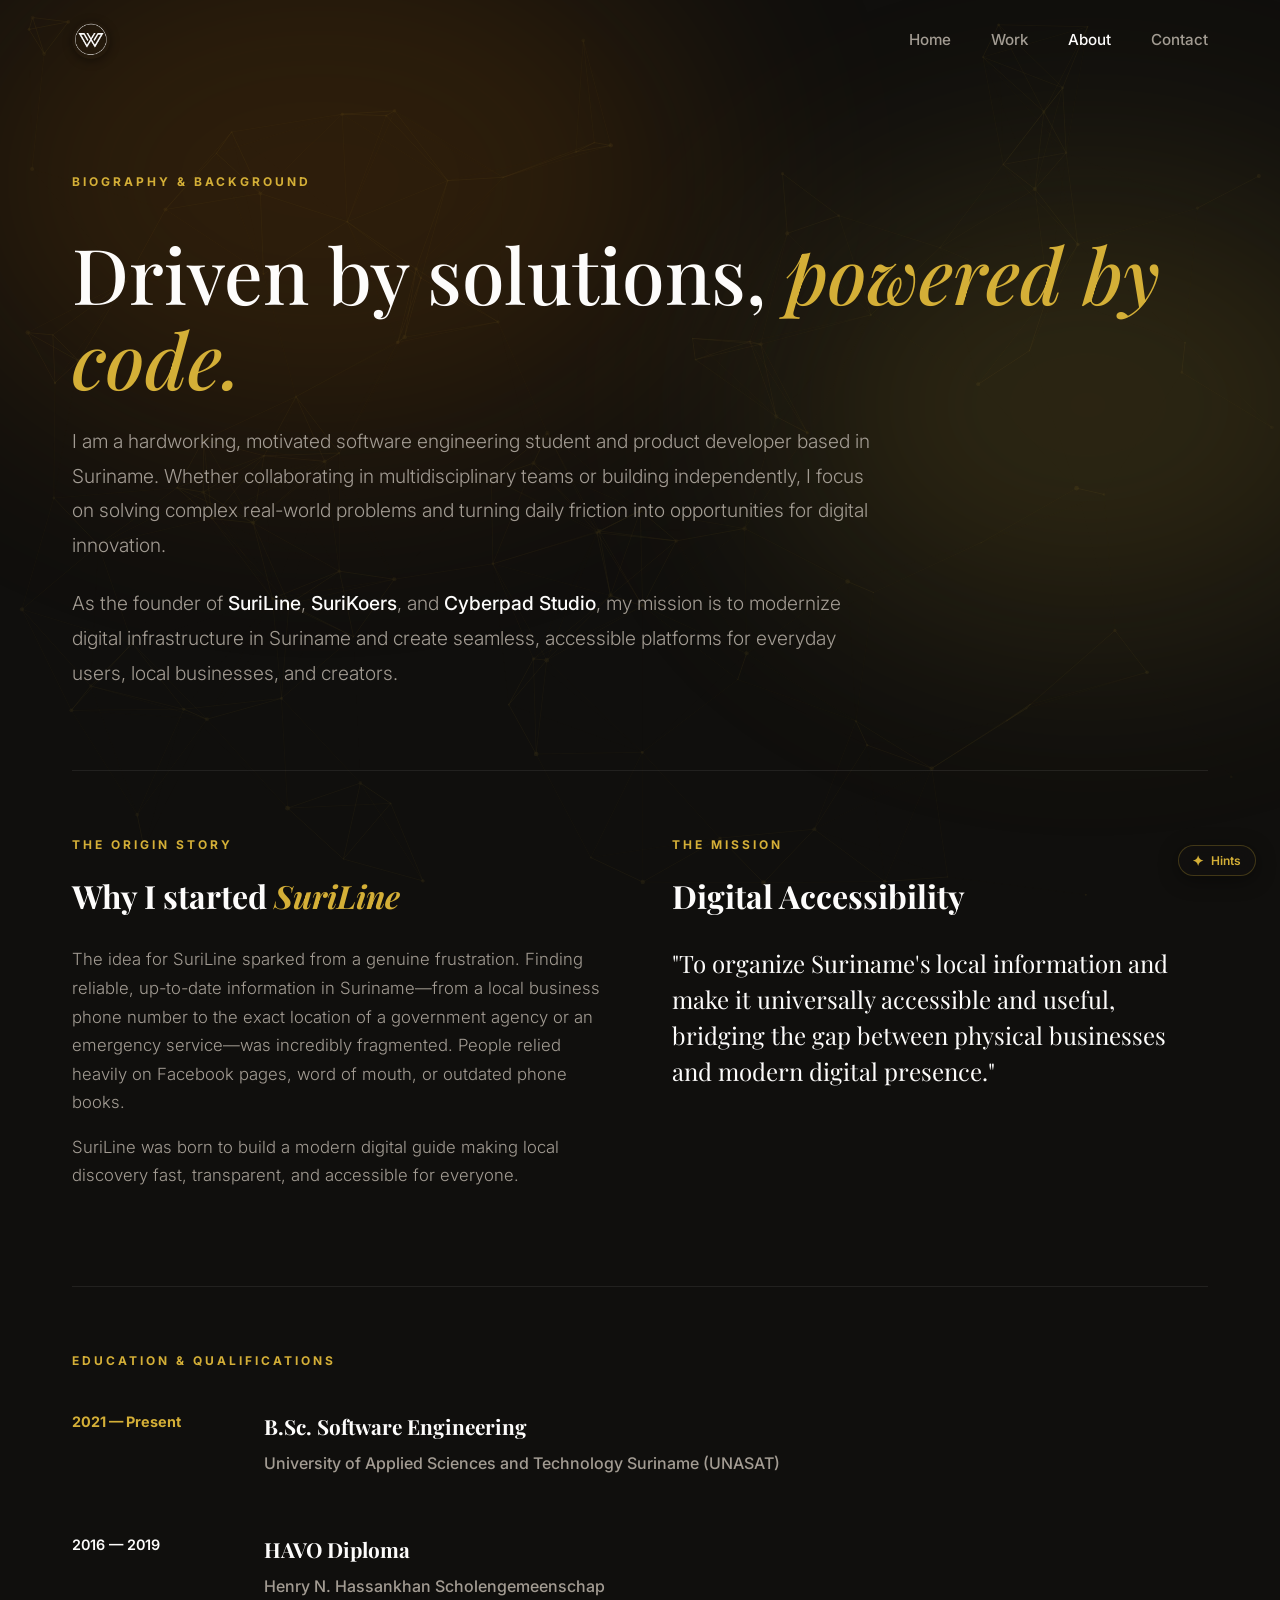
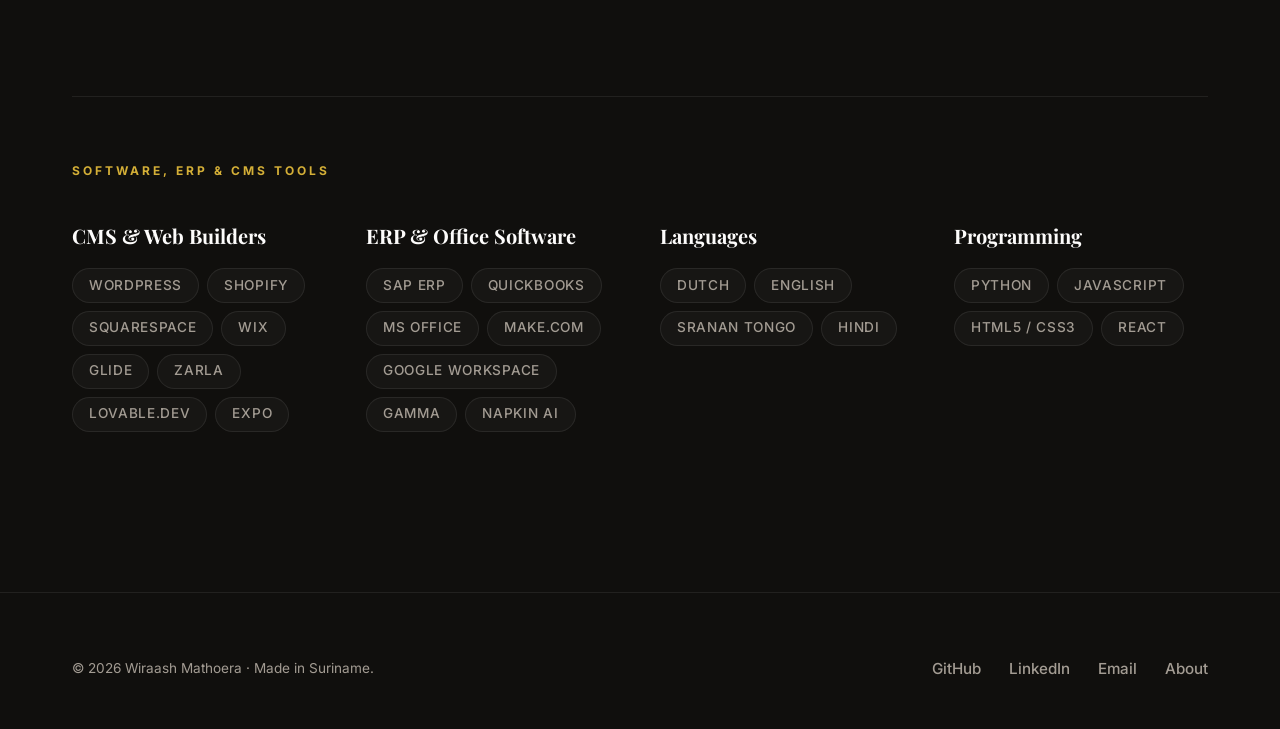
==== commit bc7089b0: "feat: implement project feature modules and Easter egg mechanics including blueprint mode and custom" ====
--- a/about.html
+++ b/about.html
@@ -25,6 +25,7 @@
     <link rel="stylesheet" href="./css/main.css">
     <link rel="stylesheet" href="./css/about.css">
     <link rel="stylesheet" href="./css/features.css">
+    <link rel="stylesheet" href="./css/easter-eggs.css">
 </head>
 <body data-theme="dark">
     <!-- Live Background -->
@@ -50,13 +51,6 @@
                 <li><a href="./work.html" class="nav-link">Work</a></li>
                 <li><a href="./about.html" class="nav-link active">About</a></li>
                 <li><a href="./contact.html" class="nav-link">Contact</a></li>
-                <li>
-                    <button class="cmd-pill" id="cmd-trigger-pill" aria-label="Open command menu (Ctrl+K)">
-                        <svg xmlns="http://www.w3.org/2000/svg" width="12" height="12" viewBox="0 0 24 24" fill="none" stroke="currentColor" stroke-width="2" stroke-linecap="round" stroke-linejoin="round"><circle cx="11" cy="11" r="8"/><path d="m21 21-4.35-4.35"/></svg>
-                        <span>Search</span>
-                        <kbd>⌘K</kbd>
-                    </button>
-                </li>
             </ul>
         </div>
     </header>
@@ -200,6 +194,6 @@
     <script src="./js/background.js"></script>
     <script src="./js/main.js"></script>
     <script src="./js/features.js"></script>
-    <script src="./js/command-menu.js"></script>
+    <script src="./js/easter-eggs.js"></script>
 </body>
 </html>
--- a/css/features.css
+++ b/css/features.css
@@ -1,5 +1,5 @@
 /* ============================================================
-   features.css — All 7 Feature Components
+   features.css — Clean & Focused Feature Styles
    ============================================================ */
 
 /* ── 1. STATUS WIDGET ─────────────────────────────────────── */
@@ -40,126 +40,7 @@
 .status-avail    { color: #22c55e; font-weight: 500; }
 
 
-/* ── 2. CURRENCY TICKER ───────────────────────────────────── */
-.currency-ticker-wrap {
-  display: flex;
-  align-items: center;
-  gap: 0.6rem;
-  margin: 0.75rem 0 1rem;
-  padding: 0.6rem 1rem;
-  border-radius: 8px;
-  background: rgba(212, 175, 55, 0.05);
-  border: 1px solid rgba(212, 175, 55, 0.15);
-  overflow: hidden;
-}
-
-.ticker-live-dot {
-  width: 6px;
-  height: 6px;
-  flex-shrink: 0;
-  border-radius: 50%;
-  background: #22c55e;
-  animation: status-pulse 2s infinite;
-}
-
-.currency-ticker {
-  display: flex;
-  align-items: center;
-  gap: 0.75rem;
-  font-size: 0.78rem;
-  font-family: var(--font-sans);
-  font-variant-numeric: tabular-nums;
-  flex-wrap: wrap;
-  color: var(--text-secondary);
-}
-
-.ticker-pair {
-  display: inline-flex;
-  align-items: center;
-  gap: 0.35rem;
-  white-space: nowrap;
-}
-
-.ticker-label {
-  color: var(--text-secondary);
-  font-weight: 600;
-  font-size: 0.72rem;
-  letter-spacing: 0.05em;
-  text-transform: uppercase;
-}
-
-.ticker-value {
-  color: var(--text-primary);
-  font-weight: 600;
-}
-
-.ticker-change {
-  font-size: 0.7rem;
-  font-weight: 600;
-}
-.ticker-change.up   { color: #22c55e; }
-.ticker-change.down { color: #ef4444; }
-
-.ticker-sep {
-  color: rgba(255, 255, 255, 0.15);
-  font-size: 0.9rem;
-}
-
-
-/* ── 3. AUDIO WAVEFORM PLAYER ─────────────────────────────── */
-.audio-player-wrap {
-  margin: 0.75rem 0 1rem;
-  display: flex;
-  flex-direction: column;
-  gap: 0.6rem;
-}
-
-.audio-waveform {
-  width: 100%;
-  height: 48px;
-  border-radius: 6px;
-  background: rgba(160, 80, 255, 0.06);
-  border: 1px solid rgba(160, 80, 255, 0.15);
-  display: block;
-}
-
-.audio-play-btn {
-  display: inline-flex;
-  align-items: center;
-  gap: 0.5rem;
-  padding: 0.45rem 1rem;
-  font-size: 0.8rem;
-  font-weight: 600;
-  font-family: var(--font-sans);
-  background: rgba(160, 80, 255, 0.1);
-  border: 1px solid rgba(160, 80, 255, 0.3);
-  border-radius: 6px;
-  color: #a050ff;
-  cursor: pointer;
-  transition: all 0.25s ease;
-  align-self: flex-start;
-}
-
-.audio-play-btn:hover {
-  background: rgba(160, 80, 255, 0.2);
-  border-color: rgba(160, 80, 255, 0.5);
-  box-shadow: 0 0 16px rgba(160, 80, 255, 0.2);
-}
-
-.audio-play-btn.playing {
-  background: rgba(160, 80, 255, 0.2);
-  border-color: #a050ff;
-  color: #c080ff;
-  animation: audio-pulse 1.5s infinite;
-}
-
-@keyframes audio-pulse {
-  0%, 100% { box-shadow: 0 0 8px rgba(160, 80, 255, 0.3); }
-  50%       { box-shadow: 0 0 20px rgba(160, 80, 255, 0.5); }
-}
-
-
-/* ── 4. SPECS DRAWER ──────────────────────────────────────── */
+/* ── 2. SPECS DRAWER (Work Page) ──────────────────────────── */
 .specs-drawer {
   max-height: 0;
   overflow: hidden;
@@ -234,7 +115,7 @@
 }
 
 
-/* ── 5. DEVICE MOCKUP SWITCHER ────────────────────────────── */
+/* ── 3. DEVICE MOCKUP SWITCHER (Work Page) ────────────────── */
 .mockup-toggle-group {
   position: absolute;
   top: 0.6rem;
@@ -269,7 +150,6 @@
   color: var(--text-primary);
 }
 
-/* Mobile mockup frame effect */
 .project-image-wrapper.mockup-mobile {
   max-width: 220px;
   aspect-ratio: 9/16;
@@ -287,7 +167,7 @@
 }
 
 
-/* ── 6. COPY EMAIL + vCARD ─────────────────────────────────── */
+/* ── 4. QUICK CONTACT ACTIONS (Contact Page) ──────────────── */
 .quick-contact-actions {
   display: flex;
   gap: 1rem;
@@ -315,252 +195,8 @@
 }
 
 
-/* ── 7. COMMAND PALETTE ───────────────────────────────────── */
-.cmd-pill {
-  display: inline-flex;
-  align-items: center;
-  gap: 0.45rem;
-  padding: 0.35rem 0.7rem;
-  font-size: 0.8rem;
-  font-weight: 500;
-  font-family: var(--font-sans);
-  background: rgba(255, 255, 255, 0.04);
-  border: 1px solid rgba(255, 255, 255, 0.1);
-  border-radius: 6px;
-  color: var(--text-secondary);
-  cursor: pointer;
-  transition: all 0.2s ease;
-  white-space: nowrap;
-}
-
-.cmd-pill:hover {
-  background: rgba(255, 255, 255, 0.08);
-  color: var(--text-primary);
-  border-color: rgba(255, 255, 255, 0.18);
-}
-
-.cmd-pill kbd {
-  font-size: 0.65rem;
-  padding: 0.1rem 0.35rem;
-  background: rgba(255, 255, 255, 0.08);
-  border: 1px solid rgba(255, 255, 255, 0.12);
-  border-radius: 3px;
-  color: var(--text-secondary);
-  font-family: var(--font-sans);
-}
-
-/* Overlay */
-#cmd-overlay {
-  position: fixed;
-  inset: 0;
-  background: rgba(10, 9, 8, 0.75);
-  backdrop-filter: blur(12px);
-  -webkit-backdrop-filter: blur(12px);
-  z-index: 10000;
-  display: flex;
-  align-items: flex-start;
-  justify-content: center;
-  padding-top: 15vh;
-  opacity: 0;
-  pointer-events: none;
-  transition: opacity 0.2s ease;
-}
-
-#cmd-overlay.open {
-  opacity: 1;
-  pointer-events: all;
-}
-
-#cmd-panel {
-  width: 100%;
-  max-width: 580px;
-  background: rgba(20, 19, 17, 0.97);
-  border: 1px solid rgba(255, 255, 255, 0.1);
-  border-radius: 14px;
-  box-shadow: 0 24px 64px rgba(0,0,0,0.7), 0 0 0 1px rgba(255,255,255,0.04);
-  overflow: hidden;
-  transform: scale(0.97) translateY(-8px);
-  transition: transform 0.2s cubic-bezier(0.16, 1, 0.3, 1);
-}
-
-#cmd-overlay.open #cmd-panel {
-  transform: scale(1) translateY(0);
-}
-
-#cmd-search-row {
-  display: flex;
-  align-items: center;
-  gap: 0.75rem;
-  padding: 1rem 1.25rem;
-  border-bottom: 1px solid rgba(255, 255, 255, 0.07);
-}
-
-#cmd-search-icon {
-  flex-shrink: 0;
-  color: var(--text-secondary);
-}
-
-#cmd-input {
-  flex: 1;
-  background: none;
-  border: none;
-  outline: none;
-  font-family: var(--font-sans);
-  font-size: 1rem;
-  color: var(--text-primary);
-  caret-color: var(--accent-gold);
-}
-
-#cmd-input::placeholder { color: rgba(163, 156, 147, 0.5); }
-
-#cmd-esc-key {
-  padding: 0.2rem 0.5rem;
-  font-size: 0.7rem;
-  border: 1px solid rgba(255, 255, 255, 0.1);
-  border-radius: 4px;
-  color: var(--text-secondary);
-  cursor: pointer;
-  font-family: var(--font-sans);
-  background: transparent;
-  transition: border-color 0.2s ease;
-}
-#cmd-esc-key:hover { border-color: rgba(255,255,255,0.25); }
-
-#cmd-results {
-  max-height: 380px;
-  overflow-y: auto;
-  padding: 0.5rem;
-  scrollbar-width: thin;
-  scrollbar-color: rgba(255,255,255,0.1) transparent;
-}
-
-.cmd-group-label {
-  padding: 0.5rem 0.75rem 0.25rem;
-  font-size: 0.68rem;
-  font-weight: 700;
-  letter-spacing: 0.12em;
-  text-transform: uppercase;
-  color: var(--text-secondary);
-  opacity: 0.6;
-}
-
-.cmd-item {
-  display: flex;
-  align-items: center;
-  gap: 0.75rem;
-  width: 100%;
-  padding: 0.7rem 0.75rem;
-  border: none;
-  background: transparent;
-  border-radius: 8px;
-  cursor: pointer;
-  text-align: left;
-  transition: background 0.15s ease;
-  color: var(--text-primary);
-}
-
-.cmd-item:hover,
-.cmd-item.highlighted {
-  background: rgba(255, 255, 255, 0.06);
-}
-
-.cmd-item.highlighted .cmd-item-arrow {
-  opacity: 1;
-}
-
-.cmd-item-icon {
-  font-size: 1.1rem;
-  width: 28px;
-  text-align: center;
-  flex-shrink: 0;
-}
-
-.cmd-item-text {
-  flex: 1;
-  display: flex;
-  flex-direction: column;
-  gap: 0.15rem;
-}
-
-.cmd-item-label {
-  font-size: 0.9rem;
-  font-weight: 500;
-  color: var(--text-primary);
-}
-
-.cmd-item-desc {
-  font-size: 0.78rem;
-  color: var(--text-secondary);
-}
-
-.cmd-item-arrow {
-  color: var(--text-secondary);
-  opacity: 0;
-  transition: opacity 0.15s ease;
-  flex-shrink: 0;
-}
-
-.cmd-empty {
-  text-align: center;
-  color: var(--text-secondary);
-  font-size: 0.9rem;
-  padding: 2rem;
-}
-
-#cmd-footer {
-  display: flex;
-  gap: 1.5rem;
-  align-items: center;
-  padding: 0.6rem 1.25rem;
-  border-top: 1px solid rgba(255, 255, 255, 0.06);
-  font-size: 0.72rem;
-  color: var(--text-secondary);
-  opacity: 0.6;
-}
-
-#cmd-footer kbd {
-  display: inline-flex;
-  align-items: center;
-  justify-content: center;
-  min-width: 20px;
-  height: 18px;
-  padding: 0 0.3rem;
-  font-size: 0.65rem;
-  border: 1px solid rgba(255, 255, 255, 0.15);
-  border-radius: 3px;
-  font-family: var(--font-sans);
-  margin-right: 0.25rem;
-}
-
-/* Copy toast */
-#cmd-copy-toast {
-  position: fixed;
-  bottom: 2rem;
-  left: 50%;
-  transform: translateX(-50%) translateY(120%);
-  background: rgba(20, 19, 17, 0.97);
-  border: 1px solid rgba(34, 197, 94, 0.4);
-  border-radius: 10px;
-  padding: 0.75rem 1.5rem;
-  font-size: 0.9rem;
-  color: #22c55e;
-  font-weight: 500;
-  z-index: 10001;
-  pointer-events: none;
-  transition: transform 0.4s cubic-bezier(0.34, 1.56, 0.64, 1), opacity 0.4s ease;
-  opacity: 0;
-}
-
-#cmd-copy-toast.show {
-  transform: translateX(-50%) translateY(0);
-  opacity: 1;
-}
-
-
 /* ── RESPONSIVE ───────────────────────────────────────────── */
 @media (max-width: 768px) {
-  .cmd-pill { display: none; }
-
   .status-widget {
     font-size: 0.72rem;
     flex-wrap: wrap;
@@ -572,11 +208,6 @@
     font-size: 0.8rem;
   }
 
-  #cmd-panel {
-    max-width: calc(100vw - 2rem);
-    margin: 0 1rem;
-  }
-
   .quick-contact-actions {
     flex-direction: column;
     align-items: center;
--- a/css/easter-eggs.css
+++ b/css/easter-eggs.css
@@ -0,0 +1,597 @@
+/* ============================================================
+   easter-eggs.css — Curated Top 3 Easter Eggs Styling
+   ============================================================ */
+
+/* ── 1. LUXURY GLASS TOAST NOTIFICATION ───────────────────── */
+#ee-luxury-toast {
+  position: fixed;
+  bottom: 2.5rem;
+  left: 50%;
+  transform: translateX(-50%) translateY(120%);
+  background: rgba(18, 17, 15, 0.95);
+  border: 1px solid rgba(212, 175, 55, 0.4);
+  border-radius: 100px;
+  padding: 0.75rem 1.5rem;
+  z-index: 10000;
+  pointer-events: none;
+  backdrop-filter: blur(20px);
+  -webkit-backdrop-filter: blur(20px);
+  box-shadow: 0 16px 40px rgba(0, 0, 0, 0.6), 0 0 25px rgba(212, 175, 55, 0.2);
+  transition: transform 0.4s cubic-bezier(0.16, 1, 0.3, 1), opacity 0.4s ease;
+  opacity: 0;
+  white-space: nowrap;
+}
+
+#ee-luxury-toast.show {
+  transform: translateX(-50%) translateY(0);
+  opacity: 1;
+}
+
+.ee-toast-inner {
+  display: flex;
+  align-items: center;
+  gap: 0.85rem;
+}
+
+.ee-toast-icon {
+  font-size: 1.25rem;
+}
+
+.ee-toast-text {
+  display: flex;
+  flex-direction: column;
+  gap: 0.1rem;
+}
+
+.ee-toast-title {
+  font-size: 0.85rem;
+  font-weight: 600;
+  color: var(--text-primary);
+  letter-spacing: 0.02em;
+}
+
+.ee-toast-sub {
+  font-size: 0.72rem;
+  color: var(--text-secondary);
+}
+
+/* ── 2. SURINAME STAR GOLD FLARE ──────────────────────────── */
+.ee-gold-flare {
+  position: fixed;
+  inset: 0;
+  pointer-events: none;
+  z-index: 999;
+  background: radial-gradient(circle at center, rgba(212, 175, 55, 0.15) 0%, transparent 60%);
+  opacity: 0;
+  transition: opacity 1s cubic-bezier(0.16, 1, 0.3, 1);
+}
+
+.ee-gold-flare.active {
+  opacity: 1;
+}
+
+/* ── 3. BLUEPRINT / CAD ARCHITECT MODE ────────────────────── */
+body.blueprint-mode {
+  --bg-color: #050d1a !important;
+  --text-primary: #e0f2fe !important;
+  --text-secondary: #7dd3fc !important;
+  --accent-gold: #00f0ff !important;
+  --border-color: rgba(0, 240, 255, 0.25) !important;
+  background-color: #050d1a !important;
+  background-image: 
+    linear-gradient(rgba(0, 240, 255, 0.08) 1px, transparent 1px),
+    linear-gradient(90deg, rgba(0, 240, 255, 0.08) 1px, transparent 1px) !important;
+  background-size: 32px 32px !important;
+  font-family: 'JetBrains Mono', 'Courier New', monospace !important;
+}
+
+body.blueprint-mode .bento-item,
+body.blueprint-mode .project-bento-item,
+body.blueprint-mode .hero-portrait-card,
+body.blueprint-mode .social-connect-card {
+  border: 1px dashed rgba(0, 240, 255, 0.4) !important;
+  background: rgba(5, 20, 40, 0.7) !important;
+  box-shadow: 0 0 20px rgba(0, 240, 255, 0.08) !important;
+  position: relative;
+}
+
+body.blueprint-mode .bento-item::after {
+  content: 'COMPONENT::BENTO_NODE [' attr(class) ']';
+  position: absolute;
+  top: 4px;
+  right: 8px;
+  font-size: 0.6rem;
+  color: #00f0ff;
+  opacity: 0.6;
+  pointer-events: none;
+  font-family: monospace;
+}
+
+body.blueprint-mode .hero-title,
+body.blueprint-mode .page-title {
+  color: #00f0ff !important;
+  text-shadow: 0 0 12px rgba(0, 240, 255, 0.5);
+}
+
+body.blueprint-mode .btn-primary {
+  background: #00f0ff !important;
+  color: #050d1a !important;
+  font-weight: 700;
+  border-color: #00f0ff !important;
+}
+
+/* Laser Scanline animation */
+.ee-blueprint-scanner {
+  position: fixed;
+  top: 0;
+  left: 0;
+  width: 100vw;
+  height: 4px;
+  background: linear-gradient(90deg, transparent, #00f0ff, #ffffff, #00f0ff, transparent);
+  box-shadow: 0 0 20px #00f0ff, 0 0 40px #00f0ff;
+  z-index: 10001;
+  pointer-events: none;
+  animation: ee-scan 1.4s ease-out forwards;
+}
+
+@keyframes ee-scan {
+  0%   { top: 0; opacity: 1; }
+  90%  { top: 100vh; opacity: 1; }
+  100% { top: 100vh; opacity: 0; }
+}
+
+/* Blueprint HUD Bar */
+#ee-blueprint-hud {
+  position: fixed;
+  top: 1.5rem;
+  right: 1.5rem;
+  background: rgba(5, 20, 40, 0.95);
+  border: 1px solid #00f0ff;
+  border-radius: 8px;
+  padding: 0.5rem 1rem;
+  z-index: 10000;
+  box-shadow: 0 8px 30px rgba(0, 240, 255, 0.25);
+  transform: translateY(-50px);
+  opacity: 0;
+  transition: transform 0.3s cubic-bezier(0.16, 1, 0.3, 1), opacity 0.3s ease;
+}
+
+#ee-blueprint-hud.show {
+  transform: translateY(0);
+  opacity: 1;
+}
+
+.ee-hud-inner {
+  display: flex;
+  align-items: center;
+  gap: 0.75rem;
+  font-size: 0.75rem;
+  font-family: monospace;
+  color: #00f0ff;
+}
+
+.ee-hud-dot {
+  width: 8px;
+  height: 8px;
+  border-radius: 50%;
+  background: #00f0ff;
+  animation: status-pulse 1.5s infinite;
+}
+
+.ee-hud-title {
+  font-weight: 700;
+  letter-spacing: 0.05em;
+}
+
+.ee-hud-sep {
+  opacity: 0.4;
+}
+
+.ee-hud-info {
+  color: #7dd3fc;
+  font-size: 0.7rem;
+}
+
+.ee-hud-btn {
+  background: rgba(0, 240, 255, 0.15);
+  border: 1px solid #00f0ff;
+  border-radius: 4px;
+  color: #00f0ff;
+  padding: 0.25rem 0.6rem;
+  font-size: 0.68rem;
+  font-family: monospace;
+  font-weight: 700;
+  cursor: pointer;
+  transition: all 0.2s ease;
+}
+
+.ee-hud-btn:hover {
+  background: #00f0ff;
+  color: #050d1a;
+}
+
+/* ── 4. LUXE THEME STUDIO MODAL ───────────────────────────── */
+#ee-theme-studio {
+  position: fixed;
+  inset: 0;
+  z-index: 10000;
+  display: flex;
+  align-items: center;
+  justify-content: center;
+  opacity: 0;
+  pointer-events: none;
+  transition: opacity 0.3s cubic-bezier(0.16, 1, 0.3, 1);
+}
+
+#ee-theme-studio.open {
+  opacity: 1;
+  pointer-events: all;
+}
+
+.ee-theme-backdrop {
+  position: absolute;
+  inset: 0;
+  background: rgba(10, 9, 8, 0.8);
+  backdrop-filter: blur(16px);
+  -webkit-backdrop-filter: blur(16px);
+}
+
+.ee-theme-panel {
+  position: relative;
+  width: 100%;
+  max-width: 480px;
+  margin: 1.5rem;
+  background: rgba(22, 20, 18, 0.96);
+  border: 1px solid rgba(255, 255, 255, 0.12);
+  border-radius: 20px;
+  padding: 2rem;
+  box-shadow: 0 24px 70px rgba(0, 0, 0, 0.8), 0 0 0 1px rgba(255, 255, 255, 0.05);
+  transform: scale(0.94) translateY(10px);
+  transition: transform 0.3s cubic-bezier(0.16, 1, 0.3, 1);
+}
+
+#ee-theme-studio.open .ee-theme-panel {
+  transform: scale(1) translateY(0);
+}
+
+.ee-theme-header {
+  display: flex;
+  align-items: flex-start;
+  justify-content: space-between;
+  margin-bottom: 1.5rem;
+}
+
+.ee-theme-tag {
+  font-size: 0.68rem;
+  font-weight: 700;
+  letter-spacing: 0.12em;
+  color: var(--accent-gold);
+  text-transform: uppercase;
+  margin-bottom: 0.35rem;
+}
+
+.ee-theme-title {
+  font-size: 1.5rem;
+  color: var(--text-primary);
+  margin: 0;
+}
+
+.ee-theme-close-btn {
+  background: transparent;
+  border: none;
+  font-size: 1.75rem;
+  line-height: 1;
+  color: var(--text-secondary);
+  cursor: pointer;
+  padding: 0;
+  transition: color 0.2s ease;
+}
+
+.ee-theme-close-btn:hover {
+  color: var(--text-primary);
+}
+
+.ee-theme-list {
+  display: flex;
+  flex-direction: column;
+  gap: 0.65rem;
+}
+
+.ee-theme-card {
+  display: flex;
+  align-items: center;
+  gap: 1rem;
+  width: 100%;
+  padding: 0.85rem 1rem;
+  background: rgba(255, 255, 255, 0.03);
+  border: 1px solid rgba(255, 255, 255, 0.06);
+  border-radius: 12px;
+  cursor: pointer;
+  text-align: left;
+  transition: all 0.25s ease;
+}
+
+.ee-theme-card:hover {
+  background: rgba(255, 255, 255, 0.07);
+  border-color: rgba(255, 255, 255, 0.2);
+  transform: translateX(4px);
+}
+
+.ee-theme-swatch {
+  width: 32px;
+  height: 32px;
+  border-radius: 8px;
+  flex-shrink: 0;
+  box-shadow: 0 4px 12px rgba(0, 0, 0, 0.4);
+}
+
+.ee-theme-info {
+  flex: 1;
+  display: flex;
+  flex-direction: column;
+  gap: 0.15rem;
+}
+
+.ee-theme-name {
+  font-size: 0.95rem;
+  font-weight: 600;
+  color: var(--text-primary);
+}
+
+.ee-theme-desc {
+  font-size: 0.78rem;
+  color: var(--text-secondary);
+}
+
+.ee-theme-arrow {
+  font-size: 1rem;
+  color: var(--text-secondary);
+  opacity: 0;
+  transition: opacity 0.2s ease;
+}
+
+.ee-theme-card:hover .ee-theme-arrow {
+  opacity: 1;
+  color: var(--text-primary);
+}
+
+/* ── 5. FLOATING DISCREET HINTS BUTTON ────────────────────── */
+.ee-floating-hint-btn {
+  position: fixed;
+  bottom: 1.5rem;
+  right: 1.5rem;
+  display: inline-flex;
+  align-items: center;
+  gap: 0.45rem;
+  padding: 0.4rem 0.85rem;
+  background: rgba(18, 17, 15, 0.75);
+  border: 1px solid rgba(212, 175, 55, 0.25);
+  border-radius: 100px;
+  font-family: var(--font-sans);
+  font-size: 0.75rem;
+  font-weight: 600;
+  color: var(--accent-gold);
+  cursor: pointer;
+  z-index: 998;
+  backdrop-filter: blur(12px);
+  -webkit-backdrop-filter: blur(12px);
+  box-shadow: 0 4px 20px rgba(0, 0, 0, 0.4);
+  transition: all 0.25s cubic-bezier(0.16, 1, 0.3, 1);
+}
+
+.ee-floating-hint-btn:hover {
+  background: rgba(28, 26, 22, 0.95);
+  border-color: var(--accent-gold);
+  transform: translateY(-2px);
+  box-shadow: 0 8px 24px rgba(0, 0, 0, 0.5), 0 0 15px rgba(212, 175, 55, 0.2);
+}
+
+.ee-hint-sparkle {
+  font-size: 0.85rem;
+  animation: ee-sparkle-spin 4s infinite linear;
+}
+
+@keyframes ee-sparkle-spin {
+  0%   { transform: rotate(0deg) scale(1); }
+  50%  { transform: rotate(180deg) scale(1.15); }
+  100% { transform: rotate(360deg) scale(1); }
+}
+
+/* ── 6. INTERACTIVE HINTS MODAL ───────────────────────────── */
+#ee-hints-modal {
+  position: fixed;
+  inset: 0;
+  z-index: 10000;
+  display: flex;
+  align-items: center;
+  justify-content: center;
+  opacity: 0;
+  pointer-events: none;
+  transition: opacity 0.3s cubic-bezier(0.16, 1, 0.3, 1);
+}
+
+#ee-hints-modal.open {
+  opacity: 1;
+  pointer-events: all;
+}
+
+.ee-hints-backdrop {
+  position: absolute;
+  inset: 0;
+  background: rgba(10, 9, 8, 0.82);
+  backdrop-filter: blur(16px);
+  -webkit-backdrop-filter: blur(16px);
+}
+
+.ee-hints-panel {
+  position: relative;
+  width: 100%;
+  max-width: 520px;
+  margin: 1.5rem;
+  background: rgba(22, 20, 18, 0.96);
+  border: 1px solid rgba(255, 255, 255, 0.12);
+  border-radius: 20px;
+  padding: 2rem;
+  box-shadow: 0 24px 70px rgba(0, 0, 0, 0.8), 0 0 0 1px rgba(255, 255, 255, 0.05);
+  transform: scale(0.94) translateY(10px);
+  transition: transform 0.3s cubic-bezier(0.16, 1, 0.3, 1);
+}
+
+#ee-hints-modal.open .ee-hints-panel {
+  transform: scale(1) translateY(0);
+}
+
+.ee-hints-header {
+  display: flex;
+  align-items: flex-start;
+  justify-content: space-between;
+  margin-bottom: 1.5rem;
+}
+
+.ee-hints-tag {
+  font-size: 0.68rem;
+  font-weight: 700;
+  letter-spacing: 0.12em;
+  color: var(--accent-gold);
+  text-transform: uppercase;
+  margin-bottom: 0.35rem;
+}
+
+.ee-hints-title {
+  font-size: 1.5rem;
+  color: var(--text-primary);
+  margin: 0;
+}
+
+.ee-hints-close-btn {
+  background: transparent;
+  border: none;
+  font-size: 1.75rem;
+  line-height: 1;
+  color: var(--text-secondary);
+  cursor: pointer;
+  padding: 0;
+  transition: color 0.2s ease;
+}
+
+.ee-hints-close-btn:hover {
+  color: var(--text-primary);
+}
+
+.ee-hints-list {
+  display: flex;
+  flex-direction: column;
+  gap: 1rem;
+}
+
+.ee-hint-card {
+  padding: 1.1rem 1.25rem;
+  background: rgba(255, 255, 255, 0.03);
+  border: 1px solid rgba(255, 255, 255, 0.07);
+  border-radius: 14px;
+  display: flex;
+  flex-direction: column;
+  gap: 0.5rem;
+  transition: all 0.25s ease;
+}
+
+.ee-hint-card:hover {
+  background: rgba(255, 255, 255, 0.05);
+  border-color: rgba(255, 255, 255, 0.15);
+}
+
+.ee-hint-badge {
+  font-size: 0.68rem;
+  font-weight: 700;
+  letter-spacing: 0.08em;
+  color: var(--accent-gold);
+  padding: 0.15rem 0.5rem;
+  border: 1px solid rgba(212, 175, 55, 0.3);
+  border-radius: 100px;
+  display: inline-flex;
+  align-self: flex-start;
+}
+
+.ee-hint-name {
+  font-size: 0.95rem;
+  font-weight: 600;
+  color: var(--text-primary);
+  margin-bottom: 0.25rem;
+}
+
+.ee-hint-desc {
+  font-size: 0.8rem;
+  color: var(--text-secondary);
+  line-height: 1.45;
+  margin: 0;
+}
+
+.ee-hint-trigger-row {
+  display: flex;
+  align-items: center;
+  justify-content: space-between;
+  margin-top: 0.5rem;
+  padding-top: 0.5rem;
+  border-top: 1px solid rgba(255, 255, 255, 0.05);
+}
+
+.ee-hint-code {
+  font-size: 0.75rem;
+  color: var(--text-secondary);
+  font-family: var(--font-sans);
+}
+
+.ee-hint-code strong {
+  color: var(--text-primary);
+  background: rgba(255, 255, 255, 0.08);
+  padding: 0.1rem 0.35rem;
+  border-radius: 4px;
+  font-family: monospace;
+}
+
+.ee-hint-try-btn {
+  background: rgba(255, 255, 255, 0.06);
+  border: 1px solid rgba(255, 255, 255, 0.12);
+  border-radius: 6px;
+  color: var(--text-primary);
+  font-size: 0.72rem;
+  font-weight: 600;
+  padding: 0.25rem 0.6rem;
+  cursor: pointer;
+  transition: all 0.2s ease;
+}
+
+.ee-hint-try-btn:hover {
+  background: var(--accent-gold);
+  border-color: var(--accent-gold);
+  color: #050d1a;
+}
+
+.ee-hints-footer {
+  margin-top: 1.5rem;
+  text-align: center;
+  font-size: 0.75rem;
+  color: var(--text-secondary);
+  opacity: 0.7;
+}
+
+@media (max-width: 768px) {
+  #ee-luxury-toast {
+    white-space: normal;
+    max-width: calc(100vw - 2rem);
+    border-radius: 16px;
+    bottom: 1.5rem;
+  }
+
+  #ee-blueprint-hud {
+    top: auto;
+    bottom: 1.5rem;
+    right: 1rem;
+    left: 1rem;
+  }
+
+  .ee-floating-hint-btn {
+    bottom: 1rem;
+    right: 1rem;
+  }
+}
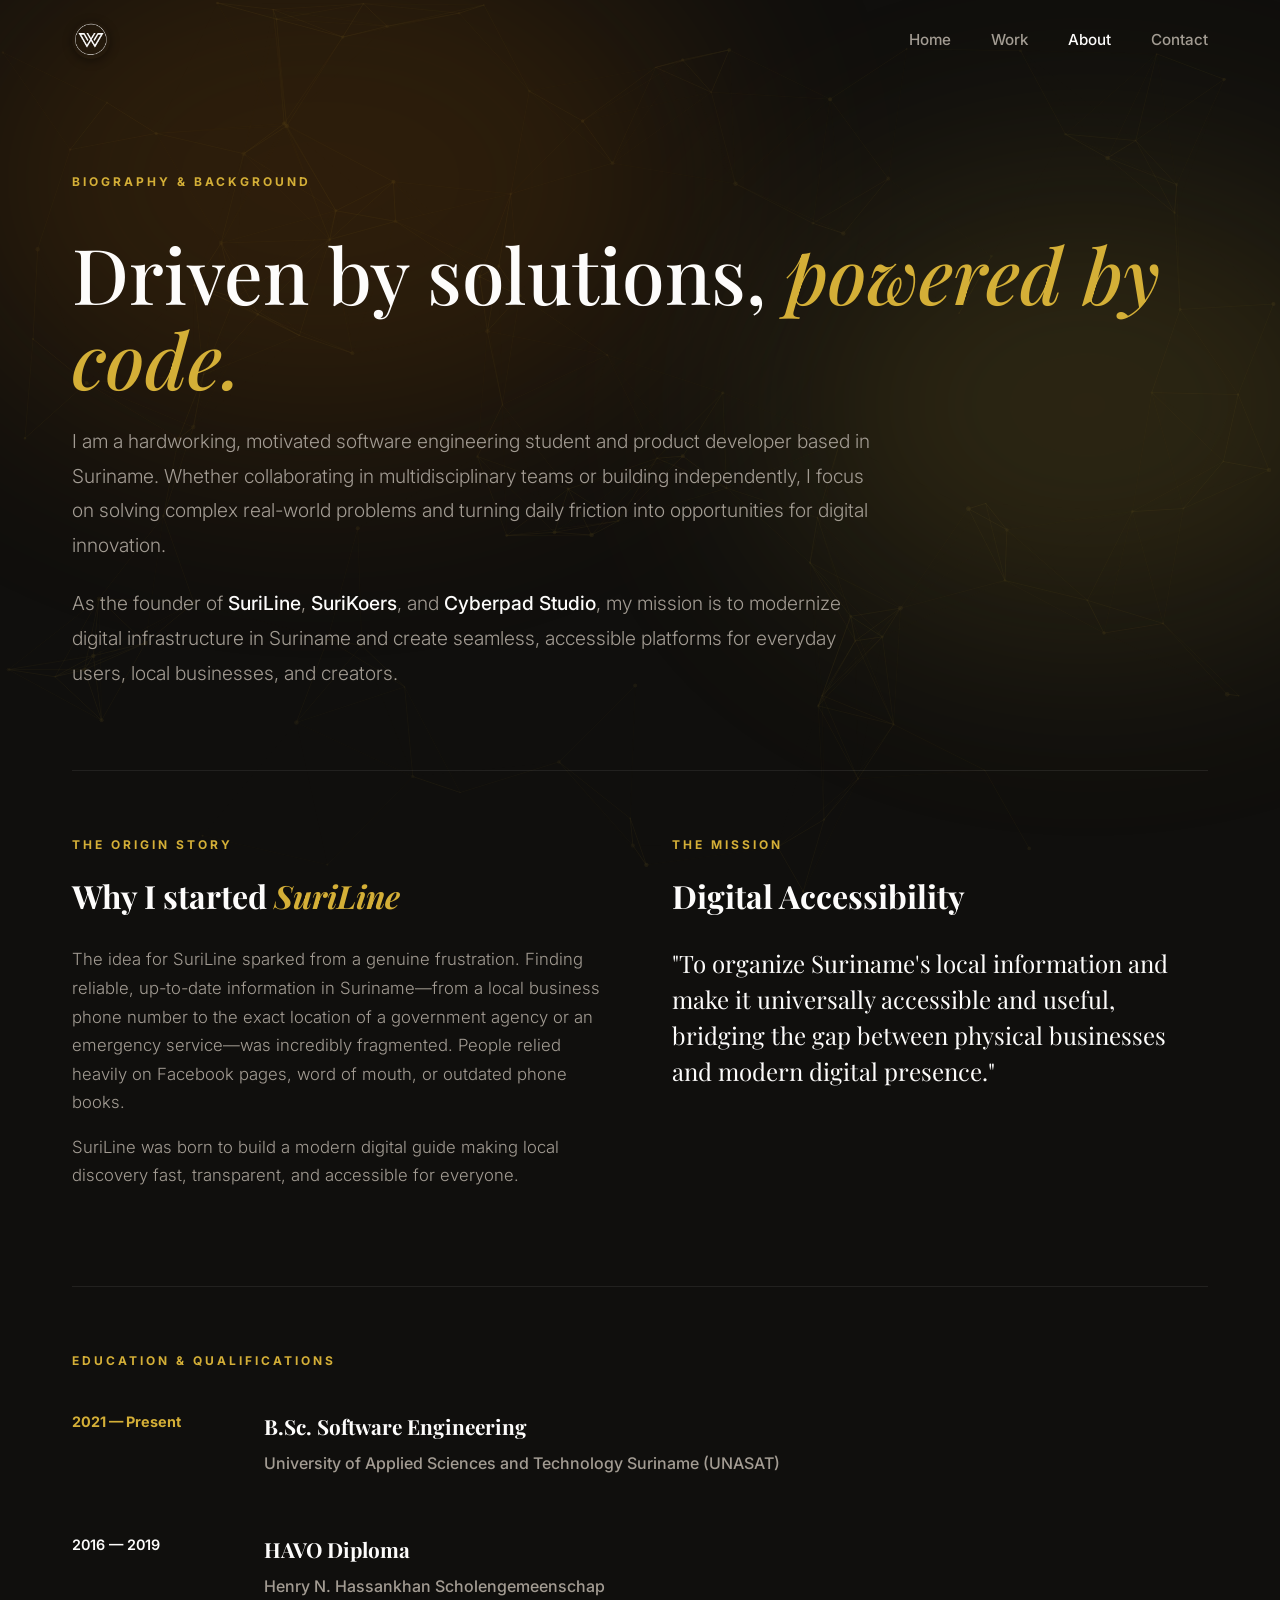
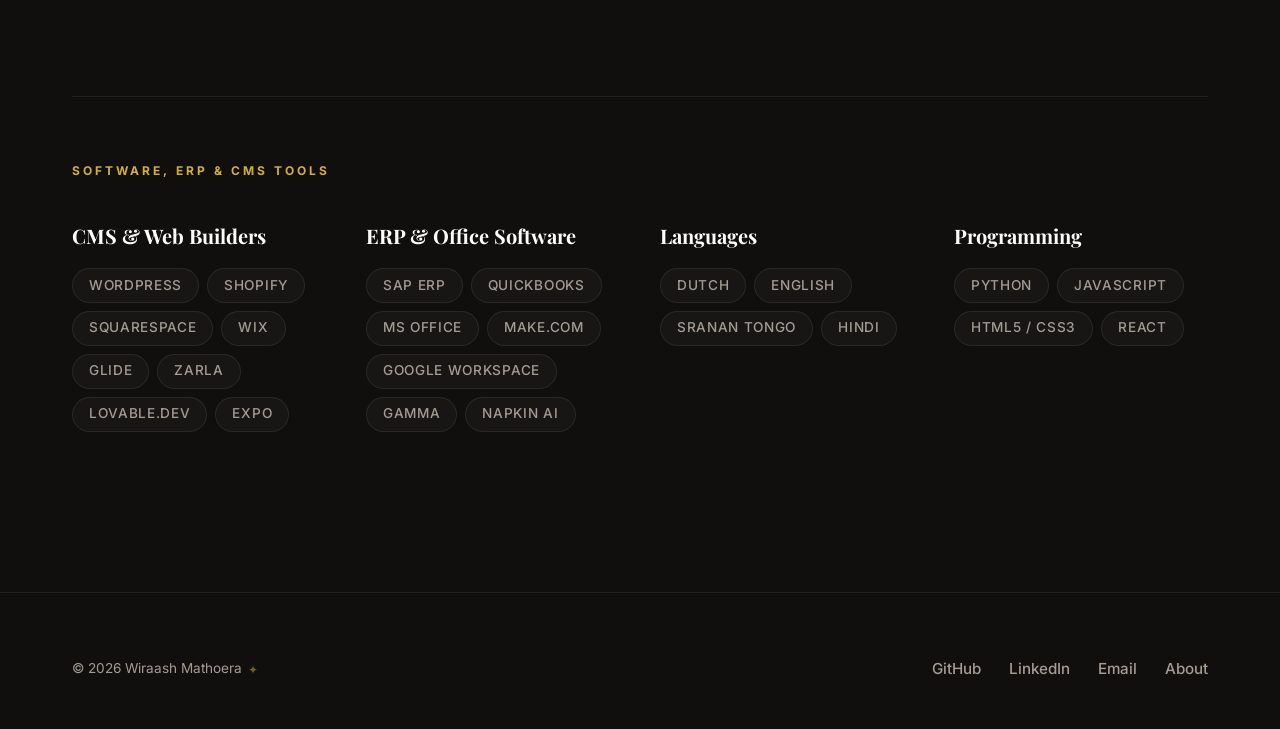
==== commit 842618ca: "feat: implement interactive easter egg features including custom UI themes, toast notifications, and" ====
--- a/about.html
+++ b/about.html
@@ -179,7 +179,7 @@
     <footer>
         <div class="container footer-content">
             <div>
-                <p class="footer-copyright">&copy; 2026 Wiraash Mathoera &middot; Made in Suriname.</p>
+                <p class="footer-copyright">&copy; 2026 Wiraash Mathoera</p>
             </div>
 
             <div class="footer-social">
--- a/css/features.css
+++ b/css/features.css
@@ -2,45 +2,7 @@
    features.css — Clean & Focused Feature Styles
    ============================================================ */
 
-/* ── 1. STATUS WIDGET ─────────────────────────────────────── */
-.status-widget {
-  display: inline-flex;
-  align-items: center;
-  gap: 0.5rem;
-  margin-top: 2rem;
-  padding: 0.5rem 1rem;
-  border: 1px solid rgba(255, 255, 255, 0.07);
-  border-radius: 100px;
-  background: rgba(255, 255, 255, 0.03);
-  font-size: 0.8rem;
-  color: var(--text-secondary);
-  letter-spacing: 0.02em;
-  backdrop-filter: blur(8px);
-}
-
-.status-dot {
-  width: 7px;
-  height: 7px;
-  border-radius: 50%;
-  background: #22c55e;
-  box-shadow: 0 0 0 0 rgba(34, 197, 94, 0.6);
-  animation: status-pulse 2.5s infinite;
-  flex-shrink: 0;
-}
-
-@keyframes status-pulse {
-  0%   { box-shadow: 0 0 0 0 rgba(34, 197, 94, 0.5); }
-  70%  { box-shadow: 0 0 0 7px rgba(34, 197, 94, 0); }
-  100% { box-shadow: 0 0 0 0 rgba(34, 197, 94, 0); }
-}
-
-.status-location { font-weight: 500; color: var(--text-primary); }
-.status-sep      { color: rgba(255, 255, 255, 0.2); }
-.status-time     { font-family: var(--font-sans); font-variant-numeric: tabular-nums; }
-.status-avail    { color: #22c55e; font-weight: 500; }
-
-
-/* ── 2. SPECS DRAWER (Work Page) ──────────────────────────── */
+/* ── 1. SPECS DRAWER (Work Page) ──────────────────────────── */
 .specs-drawer {
   max-height: 0;
   overflow: hidden;
--- a/css/easter-eggs.css
+++ b/css/easter-eggs.css
@@ -261,6 +261,31 @@
   margin-bottom: 1.5rem;
 }
 
+.ee-theme-header-actions {
+  display: flex;
+  align-items: center;
+  gap: 0.75rem;
+}
+
+.ee-theme-reset-btn {
+  background: rgba(212, 175, 55, 0.1);
+  border: 1px solid rgba(212, 175, 55, 0.3);
+  border-radius: 100px;
+  color: var(--accent-gold);
+  font-size: 0.72rem;
+  font-weight: 600;
+  padding: 0.3rem 0.75rem;
+  cursor: pointer;
+  transition: all 0.2s ease;
+  white-space: nowrap;
+}
+
+.ee-theme-reset-btn:hover {
+  background: var(--accent-gold);
+  border-color: var(--accent-gold);
+  color: #050d1a;
+}
+
 .ee-theme-tag {
   font-size: 0.68rem;
   font-weight: 700;
@@ -311,10 +336,19 @@
   transition: all 0.25s ease;
 }
 
+.ee-theme-default-card {
+  border-color: rgba(212, 175, 55, 0.25);
+  background: rgba(212, 175, 55, 0.03);
+}
+
 .ee-theme-card:hover {
   background: rgba(255, 255, 255, 0.07);
   border-color: rgba(255, 255, 255, 0.2);
   transform: translateX(4px);
+}
+
+.ee-theme-default-card:hover {
+  border-color: var(--accent-gold);
 }
 
 .ee-theme-swatch {
@@ -332,12 +366,29 @@
   gap: 0.15rem;
 }
 
+.ee-theme-name-row {
+  display: flex;
+  align-items: center;
+  gap: 0.5rem;
+}
+
 .ee-theme-name {
   font-size: 0.95rem;
   font-weight: 600;
   color: var(--text-primary);
 }
 
+.ee-default-tag {
+  font-size: 0.6rem;
+  font-weight: 700;
+  letter-spacing: 0.08em;
+  padding: 0.1rem 0.4rem;
+  background: rgba(212, 175, 55, 0.15);
+  border: 1px solid rgba(212, 175, 55, 0.4);
+  color: var(--accent-gold);
+  border-radius: 100px;
+}
+
 .ee-theme-desc {
   font-size: 0.78rem;
   color: var(--text-secondary);
@@ -355,46 +406,58 @@
   color: var(--text-primary);
 }
 
-/* ── 5. FLOATING DISCREET HINTS BUTTON ────────────────────── */
-.ee-floating-hint-btn {
-  position: fixed;
-  bottom: 1.5rem;
-  right: 1.5rem;
+.ee-theme-footer {
+  display: flex;
+  flex-direction: column;
+  align-items: center;
+  gap: 0.75rem;
+  margin-top: 1.5rem;
+  text-align: center;
+  font-size: 0.75rem;
+  color: var(--text-secondary);
+  opacity: 0.85;
+}
+
+.ee-theme-footer-reset {
+  background: transparent;
+  border: 1px solid rgba(255, 255, 255, 0.12);
+  border-radius: 6px;
+  color: var(--text-secondary);
+  font-size: 0.72rem;
+  font-weight: 600;
+  padding: 0.35rem 0.8rem;
+  cursor: pointer;
+  transition: all 0.2s ease;
+}
+
+.ee-theme-footer-reset:hover {
+  border-color: var(--accent-gold);
+  color: var(--accent-gold);
+}
+
+/* ── 5. DISCREET FOOTER HINT TRIGGER ───────────────────────── */
+.ee-footer-trigger {
   display: inline-flex;
   align-items: center;
-  gap: 0.45rem;
-  padding: 0.4rem 0.85rem;
-  background: rgba(18, 17, 15, 0.75);
-  border: 1px solid rgba(212, 175, 55, 0.25);
-  border-radius: 100px;
-  font-family: var(--font-sans);
+  margin-left: 0.35rem;
+  cursor: pointer;
+  vertical-align: middle;
+  outline: none;
+}
+
+.ee-footer-sparkle {
   font-size: 0.75rem;
-  font-weight: 600;
   color: var(--accent-gold);
-  cursor: pointer;
-  z-index: 998;
-  backdrop-filter: blur(12px);
-  -webkit-backdrop-filter: blur(12px);
-  box-shadow: 0 4px 20px rgba(0, 0, 0, 0.4);
-  transition: all 0.25s cubic-bezier(0.16, 1, 0.3, 1);
-}
-
-.ee-floating-hint-btn:hover {
-  background: rgba(28, 26, 22, 0.95);
-  border-color: var(--accent-gold);
-  transform: translateY(-2px);
-  box-shadow: 0 8px 24px rgba(0, 0, 0, 0.5), 0 0 15px rgba(212, 175, 55, 0.2);
-}
-
-.ee-hint-sparkle {
-  font-size: 0.85rem;
-  animation: ee-sparkle-spin 4s infinite linear;
-}
-
-@keyframes ee-sparkle-spin {
-  0%   { transform: rotate(0deg) scale(1); }
-  50%  { transform: rotate(180deg) scale(1.15); }
-  100% { transform: rotate(360deg) scale(1); }
+  opacity: 0.5;
+  transition: all 0.3s ease;
+  display: inline-block;
+}
+
+.ee-footer-trigger:hover .ee-footer-sparkle,
+.ee-footer-trigger:focus-visible .ee-footer-sparkle {
+  opacity: 1;
+  transform: scale(1.35) rotate(15deg);
+  text-shadow: 0 0 8px var(--accent-gold);
 }
 
 /* ── 6. INTERACTIVE HINTS MODAL ───────────────────────────── */
